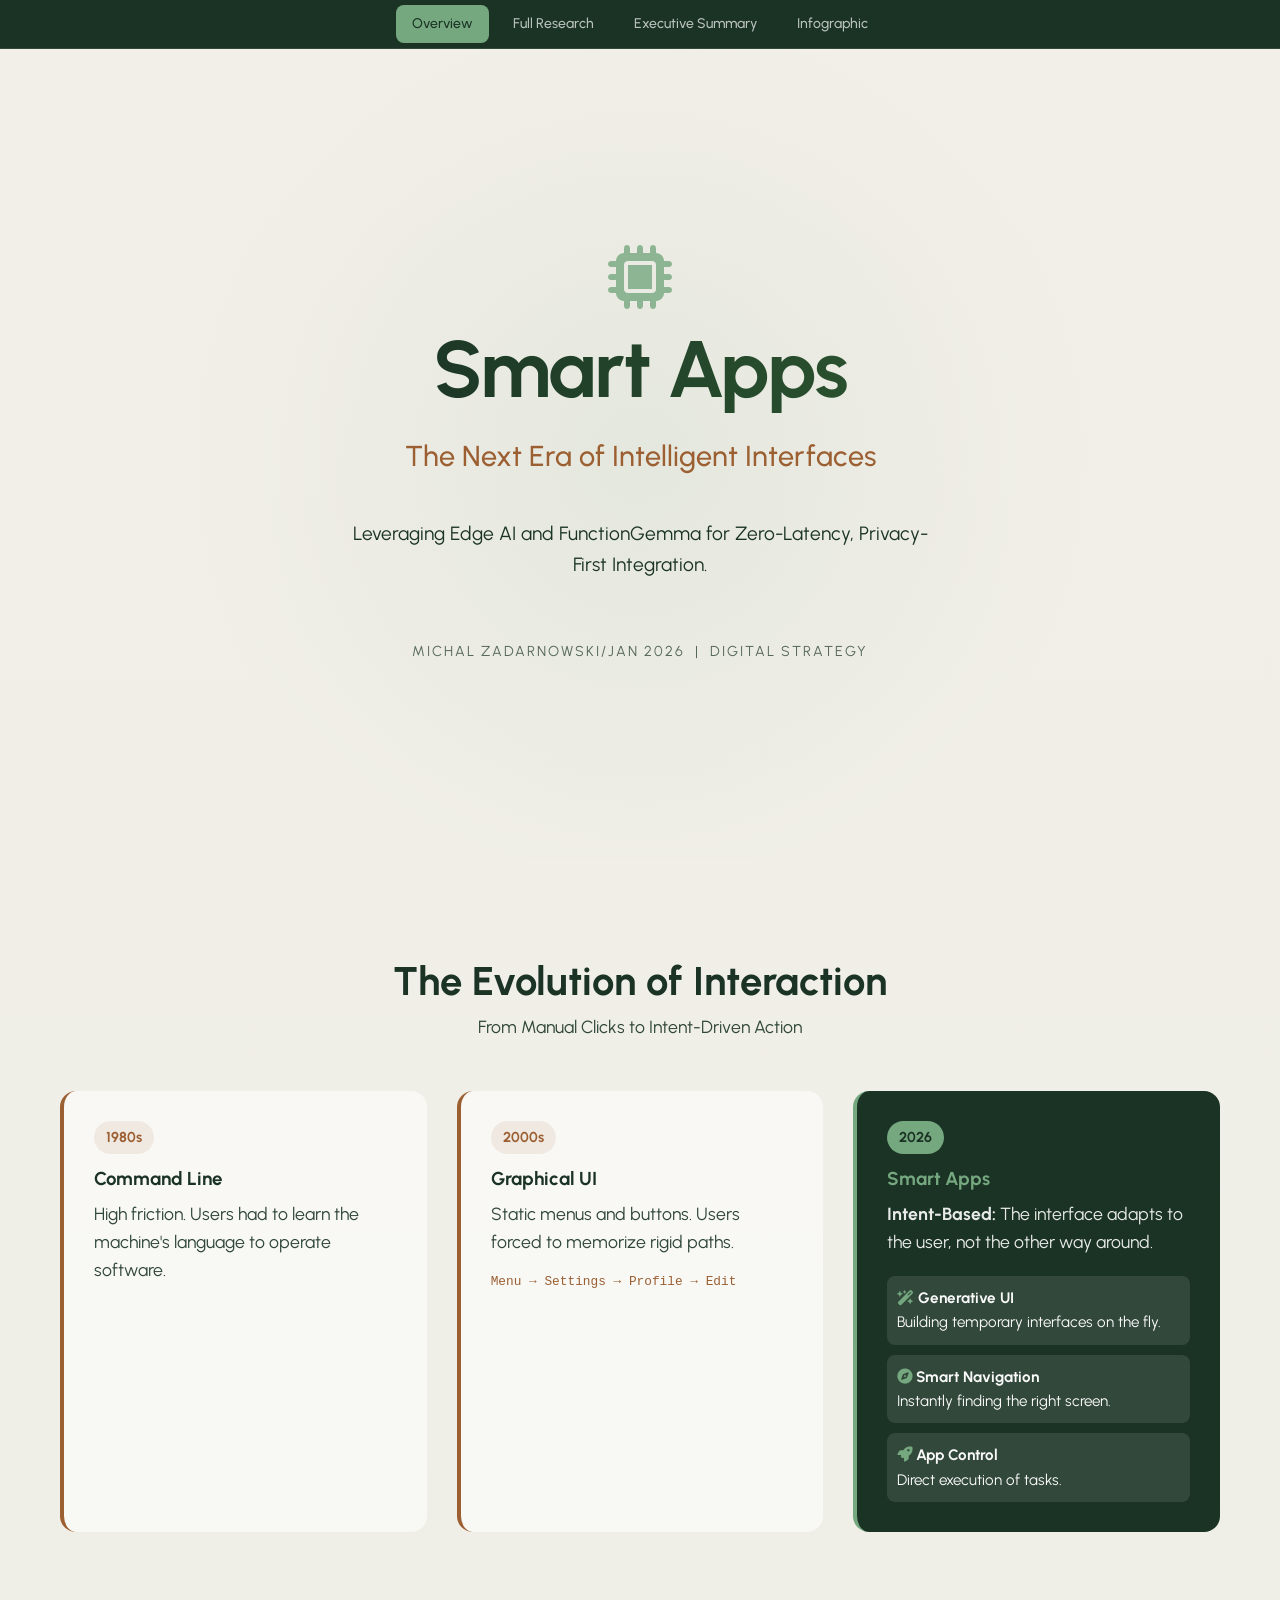
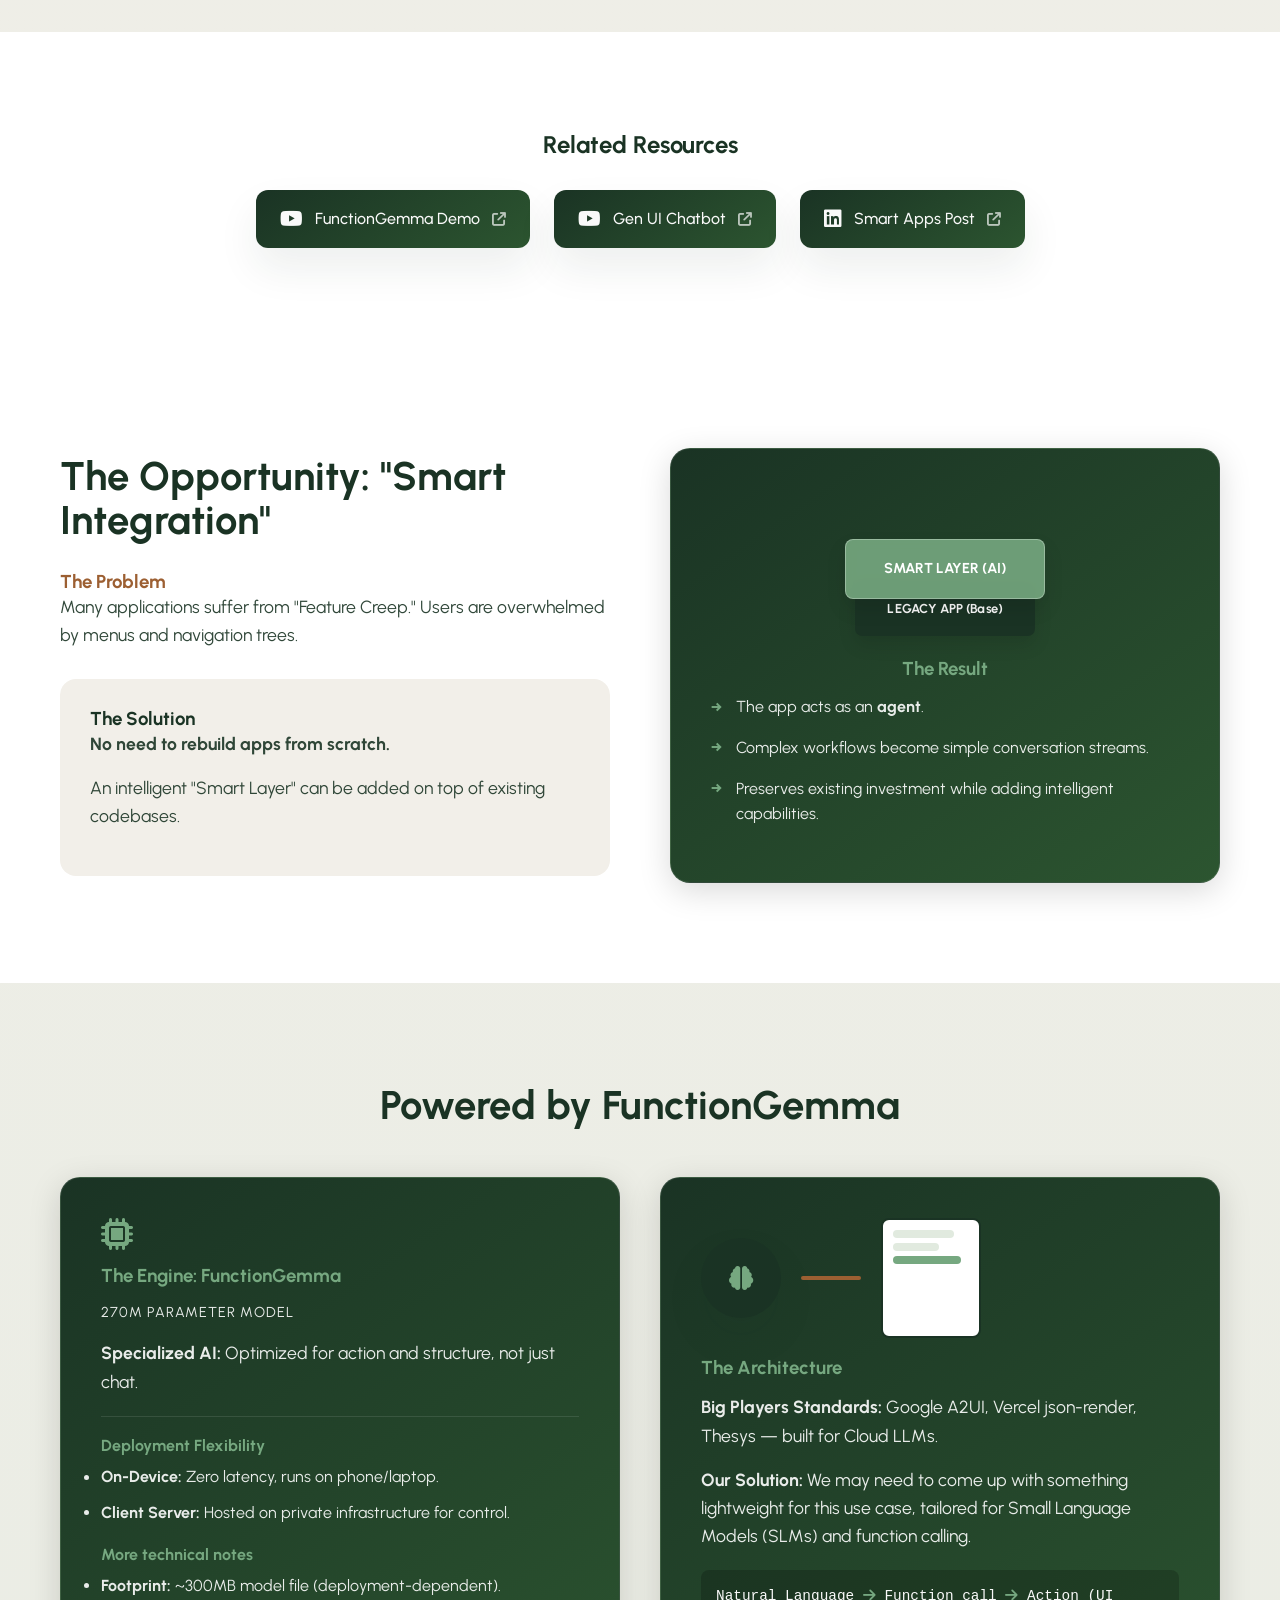
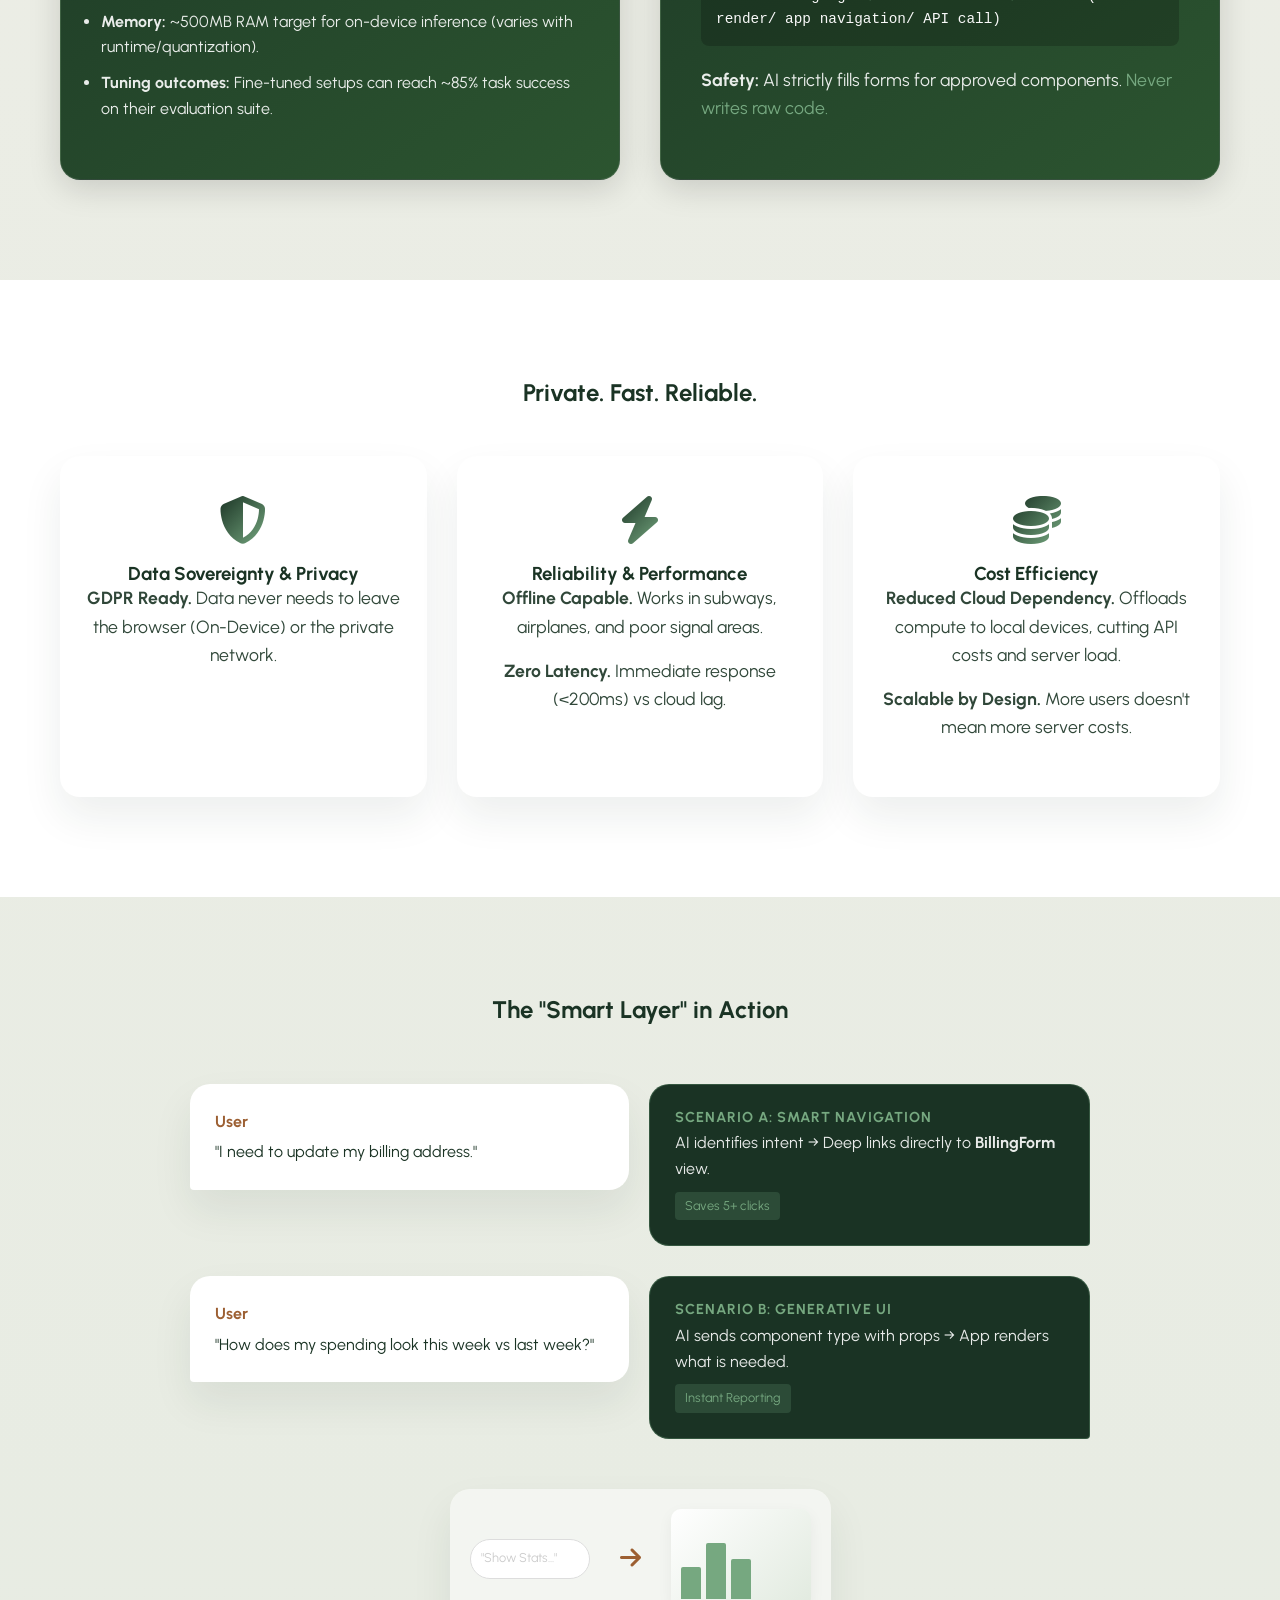
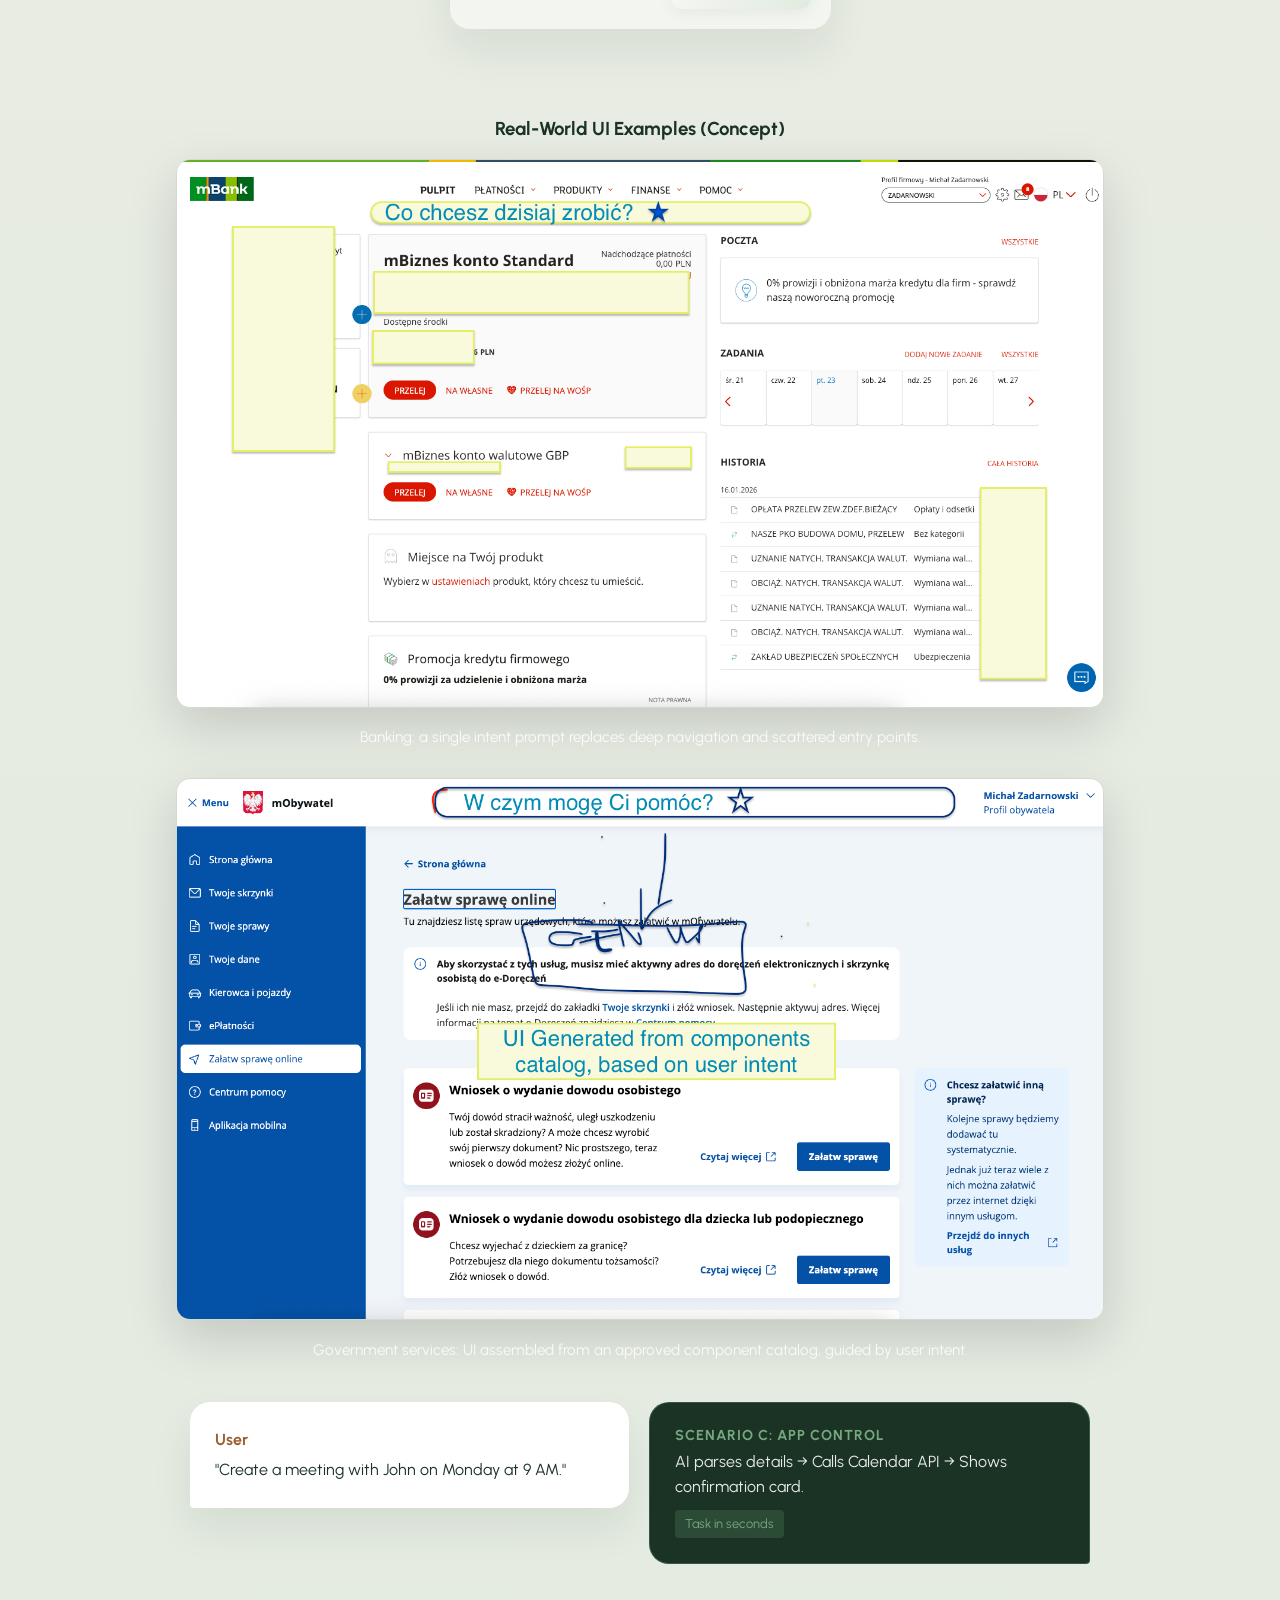
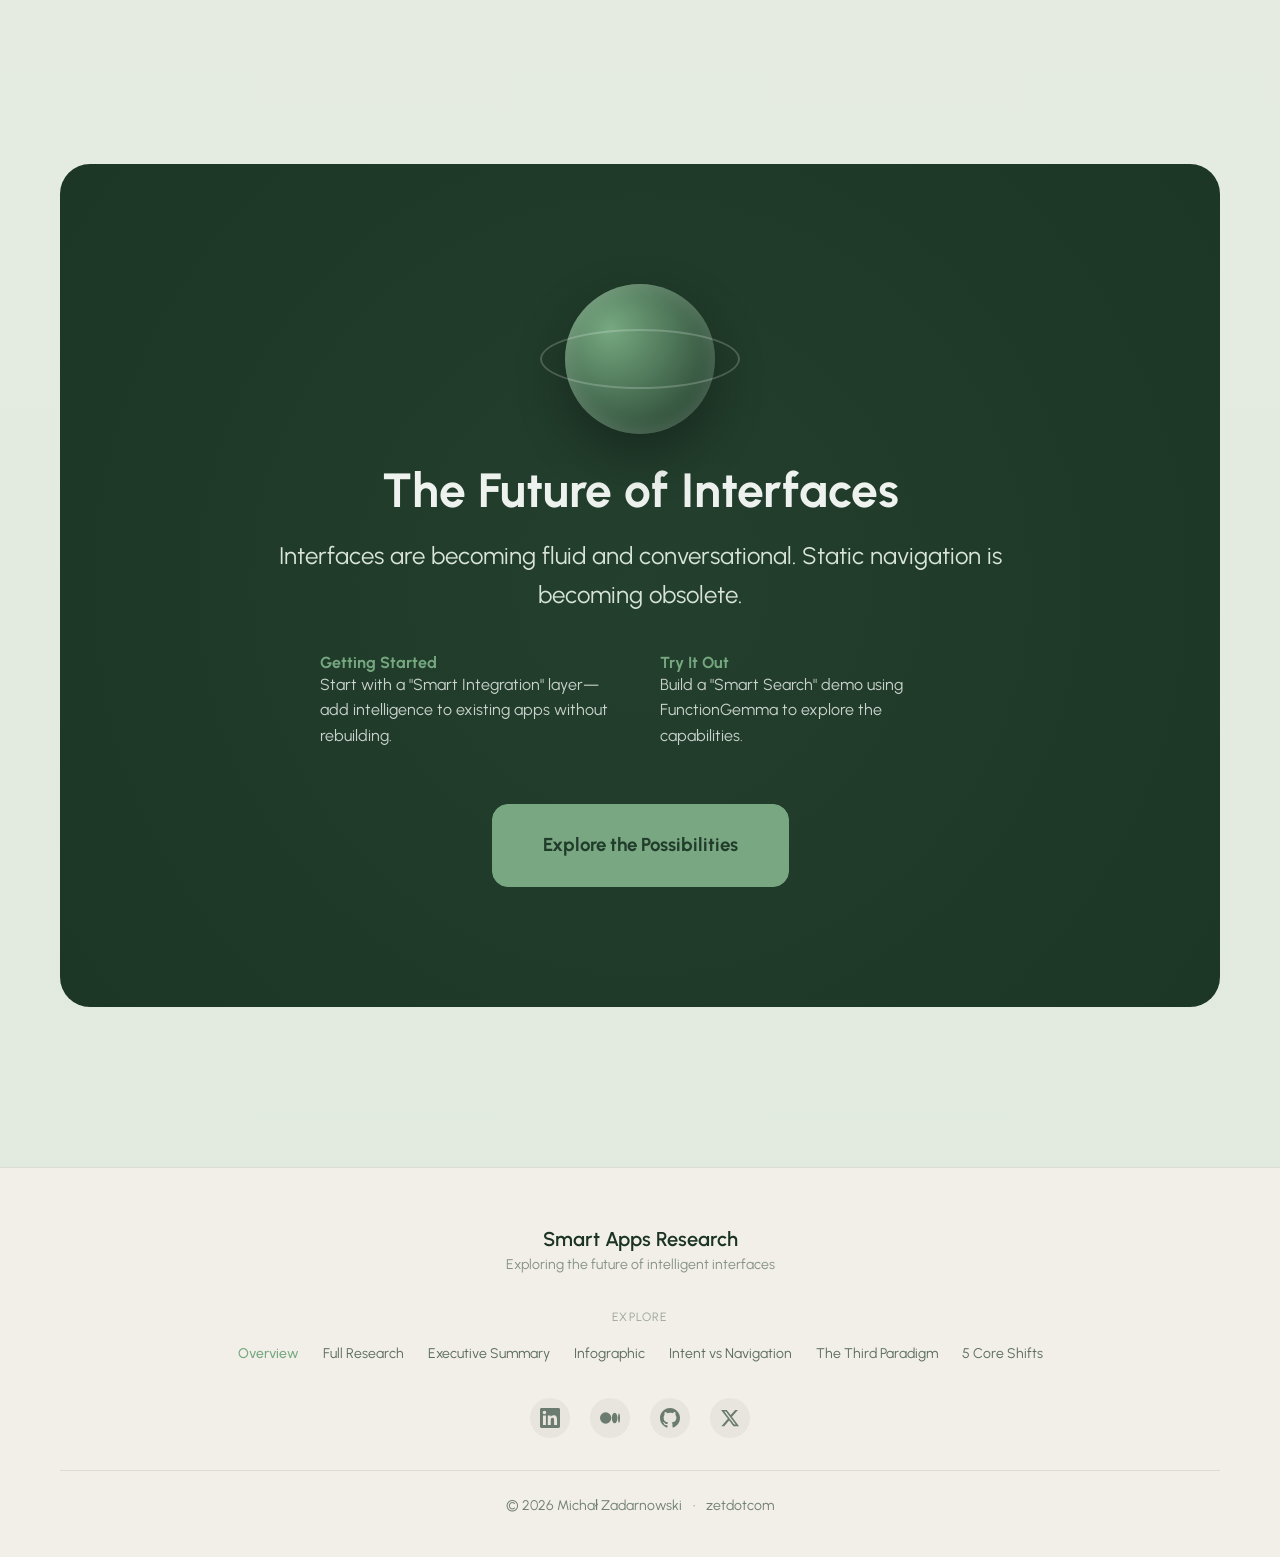
==== index.html @ 7b5da277 "add footer and rename to index" ====
<!doctype html>
<html lang="en">
    <head>
        <meta charset="UTF-8" />
        <meta name="viewport" content="width=device-width, initial-scale=1.0" />
        <title>Smart Apps: The Next Era of Intelligent Interfaces</title>
        <link rel="preconnect" href="https://fonts.googleapis.com" />
        <link rel="preconnect" href="https://fonts.gstatic.com" crossorigin />
        <link
            href="https://fonts.googleapis.com/css2?family=Urbanist:wght@400;500;600;700;800&display=swap"
            rel="stylesheet"
        />
        <link
            rel="stylesheet"
            href="https://cdnjs.cloudflare.com/ajax/libs/font-awesome/6.5.1/css/all.min.css"
        />
        <style>
            /* --- RESET & BASE --- */
            * {
                box-sizing: border-box;
                margin: 0;
                padding: 0;
            }

            :root {
                --color-deep-moss: #1a3324;
                --color-forest-green: #2c5530;
                --color-burnished-copper: #9c5f32;
                --color-crisp-sage: #76a880;
                --color-warm-cream: #f2efe9;
                --color-pale-sage: #e1eadf;
                --color-text-main: #1a3324;
                --color-text-light: #f9f9f9;
                --shadow-soft: 0 20px 40px rgba(26, 51, 36, 0.08);
                --shadow-glass: 0 8px 32px 0 rgba(0, 0, 0, 0.15);
            }

            body {
                font-family: "Urbanist", sans-serif;
                background: linear-gradient(
                    to bottom,
                    var(--color-warm-cream),
                    var(--color-pale-sage)
                );
                color: var(--color-text-main);
                line-height: 1.6;
                overflow-x: hidden;
            }

            h1,
            h2,
            h3,
            h4 {
                color: var(--color-deep-moss);
                line-height: 1.1;
            }

            p {
                margin-bottom: 1rem;
                font-size: 1.1rem;
                color: rgba(26, 51, 36, 0.9);
            }

            .container {
                max-width: 1200px;
                margin: 0 auto;
                padding: 0 20px;
            }

            section {
                padding: 100px 0;
                position: relative;
            }

            /* --- UTILITIES --- */
            .text-light {
                color: var(--color-text-light) !important;
            }
            .text-sage {
                color: var(--color-crisp-sage) !important;
            }
            .text-copper {
                color: var(--color-burnished-copper) !important;
            }
            .bg-moss {
                background-color: var(--color-deep-moss);
            }

            .glass-card {
                background: linear-gradient(
                    145deg,
                    var(--color-deep-moss),
                    var(--color-forest-green)
                );
                backdrop-filter: blur(10px);
                border-radius: 20px;
                border: 1px solid rgba(255, 255, 255, 0.1);
                padding: 40px;
                color: var(--color-text-light);
                box-shadow: var(--shadow-glass);
                height: 100%;
            }

            .glass-card h3 {
                color: var(--color-crisp-sage);
                margin-bottom: 15px;
            }
            .glass-card p {
                color: rgba(255, 255, 255, 0.9);
            }
            .glass-card li {
                color: rgba(255, 255, 255, 0.9);
                margin-bottom: 10px;
            }

            .accent-icon {
                font-size: 2rem;
                margin-bottom: 1rem;
                display: inline-block;
                color: var(--color-crisp-sage);
            }

            /* --- VISUAL PLACEHOLDERS (CSS Graphics) --- */
            .visual-box {
                width: 100%;
                height: 300px;
                background: rgba(255, 255, 255, 0.5);
                border-radius: 20px;
                display: flex;
                align-items: center;
                justify-content: center;
                position: relative;
                overflow: hidden;
                box-shadow: var(--shadow-soft);
            }

            /* Layers Graphic */
            .layers-graphic {
                position: relative;
                width: 200px;
                height: 150px;
            }
            .layer {
                width: 100%;
                height: 60px;
                border-radius: 8px;
                position: absolute;
                display: flex;
                align-items: center;
                justify-content: center;
                font-weight: bold;
                font-size: 0.9rem;
                box-shadow: 0 10px 20px rgba(0, 0, 0, 0.1);
            }
            .layer-base {
                background: var(--color-deep-moss);
                color: var(--color-text-light);
                bottom: 0;
                transform: scale(0.9);
                z-index: 1;
            }
            .layer-smart {
                background: rgba(118, 168, 128, 0.9);
                color: white;
                bottom: 40px;
                backdrop-filter: blur(5px);
                z-index: 2;
                border: 1px solid rgba(255, 255, 255, 0.3);
                animation: float 4s ease-in-out infinite;
            }
            @keyframes float {
                0%,
                100% {
                    transform: translateY(0);
                }
                50% {
                    transform: translateY(-10px);
                }
            }

            /* Schematic Graphic */
            .schematic-graphic {
                display: flex;
                align-items: center;
                gap: 20px;
            }
            .node {
                width: 80px;
                height: 80px;
                border-radius: 50%;
                background: var(--color-deep-moss);
                display: flex;
                align-items: center;
                justify-content: center;
                color: var(--color-crisp-sage);
                font-size: 1.5rem;
                box-shadow: var(--shadow-soft);
            }
            .connector {
                height: 4px;
                width: 60px;
                background: var(--color-burnished-copper);
                border-radius: 2px;
            }
            .output-ui {
                width: 100px;
                height: 120px;
                background: white;
                border: 2px solid var(--color-deep-moss);
                border-radius: 8px;
                padding: 10px;
                display: flex;
                flex-direction: column;
                gap: 5px;
            }
            .ui-line {
                height: 8px;
                background: var(--color-pale-sage);
                border-radius: 4px;
            }

            /* Shield Graphic */
            .shield-graphic {
                font-size: 8rem;
                background: linear-gradient(
                    135deg,
                    var(--color-deep-moss),
                    var(--color-crisp-sage)
                );
                -webkit-background-clip: text;
                -webkit-text-fill-color: transparent;
                filter: drop-shadow(0 10px 10px rgba(0, 0, 0, 0.1));
            }

            /* Transformation Graphic */
            .transform-container {
                display: flex;
                align-items: center;
                gap: 30px;
            }
            .input-bar {
                width: 120px;
                height: 40px;
                background: white;
                border-radius: 20px;
                border: 1px solid #ddd;
                display: flex;
                align-items: center;
                padding-left: 10px;
                color: #ccc;
                font-size: 0.8rem;
            }
            .transform-arrow {
                color: var(--color-burnished-copper);
                font-size: 1.5rem;
            }
            .widget-mock {
                width: 140px;
                height: 100px;
                background: linear-gradient(
                    135deg,
                    #fff,
                    var(--color-pale-sage)
                );
                border-radius: 10px;
                box-shadow: 0 5px 15px rgba(0, 0, 0, 0.05);
                padding: 10px;
                display: flex;
                align-items: flex-end;
                gap: 5px;
            }
            .bar {
                background: var(--color-crisp-sage);
                border-radius: 2px 2px 0 0;
                width: 20px;
            }

            /* Sphere Graphic */
            .sphere-graphic {
                width: 150px;
                height: 150px;
                border-radius: 50%;
                background: radial-gradient(
                    circle at 30% 30%,
                    var(--color-crisp-sage),
                    var(--color-deep-moss)
                );
                box-shadow:
                    0 20px 50px rgba(0, 0, 0, 0.3),
                    inset 0 0 20px rgba(255, 255, 255, 0.2);
                position: relative;
            }
            .sphere-ring {
                position: absolute;
                top: 50%;
                left: 50%;
                transform: translate(-50%, -50%);
                width: 200px;
                height: 60px;
                border: 2px solid rgba(255, 255, 255, 0.2);
                border-radius: 50%;
            }

            /* --- HERO SECTION --- */
            .hero {
                min-height: 90vh;
                display: flex;
                align-items: center;
                justify-content: center;
                text-align: center;
                background: radial-gradient(
                    circle at 50% 50%,
                    rgba(118, 168, 128, 0.1) 0%,
                    transparent 60%
                );
            }

            .hero h1 {
                font-size: 5rem;
                margin-bottom: 20px;
                letter-spacing: -2px;
                background: linear-gradient(
                    to right,
                    var(--color-deep-moss),
                    var(--color-forest-green)
                );
                -webkit-background-clip: text;
                -webkit-text-fill-color: transparent;
            }

            .hero .subtitle {
                font-size: 1.8rem;
                color: var(--color-burnished-copper);
                font-weight: 500;
                max-width: 800px;
                margin: 0 auto 40px;
            }

            .hero-footer {
                margin-top: 60px;
                font-size: 0.9rem;
                text-transform: uppercase;
                letter-spacing: 2px;
                color: var(--color-deep-moss);
                opacity: 0.7;
            }

            /* --- EVOLUTION TIMELINE --- */
            .evolution-grid {
                display: grid;
                grid-template-columns: repeat(auto-fit, minmax(300px, 1fr));
                gap: 30px;
                margin-top: 50px;
            }

            .timeline-card {
                background: rgba(255, 255, 255, 0.6);
                border-radius: 16px;
                padding: 30px;
                border-left: 4px solid var(--color-burnished-copper);
                transition: transform 0.3s ease;
            }

            .timeline-card.future {
                background: var(--color-deep-moss);
                color: var(--color-text-light);
                border-left: 4px solid var(--color-crisp-sage);
                grid-column: span 1; /* Reset on mobile, check media query */
            }

            .timeline-card.future h3 {
                color: var(--color-crisp-sage);
            }
            .timeline-card.future p {
                color: rgba(255, 255, 255, 0.9);
            }
            .timeline-card.future .mode-item {
                background: rgba(255, 255, 255, 0.1);
                padding: 10px;
                border-radius: 8px;
                margin-top: 10px;
                font-size: 0.95rem;
            }

            .year-badge {
                display: inline-block;
                padding: 5px 12px;
                border-radius: 50px;
                font-weight: 700;
                font-size: 0.9rem;
                margin-bottom: 15px;
            }

            .past .year-badge {
                background: rgba(156, 95, 50, 0.1);
                color: var(--color-burnished-copper);
            }
            .future .year-badge {
                background: var(--color-crisp-sage);
                color: var(--color-deep-moss);
            }

            /* --- OPPORTUNITY --- */
            .opportunity-layout {
                display: grid;
                grid-template-columns: 1fr 1fr;
                gap: 60px;
                align-items: center;
            }

            .opp-list li {
                position: relative;
                padding-left: 25px;
                margin-bottom: 15px;
            }

            .opp-list li::before {
                content: "→";
                position: absolute;
                left: 0;
                color: var(--color-crisp-sage);
                font-weight: bold;
            }

            /* --- TECHNOLOGY --- */
            .tech-grid {
                display: grid;
                grid-template-columns: repeat(auto-fit, minmax(400px, 1fr));
                gap: 40px;
                margin-top: 40px;
            }

            /* --- BUSINESS CASE --- */
            .business-grid {
                display: grid;
                grid-template-columns: repeat(auto-fit, minmax(300px, 1fr));
                gap: 30px;
                margin-top: 50px;
            }

            .stat-card {
                text-align: center;
                padding: 40px 20px;
                background: #fff;
                border-radius: 20px;
                box-shadow: var(--shadow-soft);
            }

            .stat-card i {
                font-size: 3rem;
                margin-bottom: 20px;
                background: linear-gradient(
                    135deg,
                    var(--color-deep-moss),
                    var(--color-crisp-sage)
                );
                -webkit-background-clip: text;
                -webkit-text-fill-color: transparent;
            }

            /* --- USE CASES --- */
            .use-case-container {
                display: flex;
                flex-direction: column;
                gap: 30px;
            }

            .chat-row {
                display: flex;
                gap: 20px;
                align-items: flex-start;
                max-width: 900px;
                margin: 0 auto;
                width: 100%;
            }

            .chat-bubble {
                flex: 1;
                padding: 25px;
                border-radius: 20px;
                position: relative;
            }

            .user-bubble {
                background: #fff;
                border-bottom-left-radius: 4px;
                box-shadow: var(--shadow-soft);
            }

            .ai-bubble {
                background: var(--color-deep-moss);
                color: var(--color-text-light);
                border-bottom-right-radius: 4px;
                border: 1px solid rgba(118, 168, 128, 0.3);
            }

            .ai-bubble h4 {
                color: var(--color-crisp-sage);
                margin-bottom: 5px;
                font-size: 0.9rem;
                text-transform: uppercase;
                letter-spacing: 1px;
            }
            .ai-bubble p {
                color: rgba(255, 255, 255, 0.9);
                font-size: 1rem;
                margin: 0;
            }
            .benefit-tag {
                display: inline-block;
                margin-top: 10px;
                font-size: 0.8rem;
                background: rgba(118, 168, 128, 0.2);
                color: var(--color-crisp-sage);
                padding: 4px 10px;
                border-radius: 4px;
            }

            /* --- CONCLUSION --- */
            .conclusion-banner {
                background: var(--color-deep-moss);
                color: var(--color-text-light);
                text-align: center;
                padding: 120px 20px;
                border-radius: 30px;
                margin-bottom: 60px;
                position: relative;
                overflow: hidden;
            }

            .conclusion-banner::before {
                content: "";
                position: absolute;
                top: -50%;
                left: -50%;
                width: 200%;
                height: 200%;
                background: radial-gradient(
                    circle,
                    rgba(118, 168, 128, 0.1) 0%,
                    transparent 70%
                );
                pointer-events: none;
            }

            .cta-box {
                background: #79a782;
                display: inline-block;
                text: smoke-white;
                padding: 30px 50px;
                border-radius: 16px;
                margin-top: 40px;
                border: 1px solid var(--color-crisp-sage);
            }

            /* RESPONSIVE */
            @media (max-width: 768px) {
                .hero h1 {
                    font-size: 3rem;
                }
                .opportunity-layout {
                    grid-template-columns: 1fr;
                }
                .timeline-card.future {
                    grid-column: auto;
                }
                .chat-row {
                    flex-direction: column;
                }
                .tech-grid {
                    grid-template-columns: 1fr;
                }
            }
        </style>
    </head>
    <body>
        <!-- Page Navigation -->
        <div
            style="
                width: 100%;
                background: var(--color-deep-moss);
                border-bottom: 1px solid rgba(255, 255, 255, 0.1);
            "
        >
            <div
                style="
                    max-width: 1200px;
                    margin: 0 auto;
                    padding: 0 20px;
                    height: 48px;
                    display: flex;
                    align-items: center;
                    justify-content: center;
                    gap: 8px;
                "
            >
                <a
                    href="smart_apps2.html"
                    style="
                        padding: 8px 16px;
                        font-size: 0.875rem;
                        font-weight: 500;
                        border-radius: 8px;
                        background: var(--color-crisp-sage);
                        color: var(--color-deep-moss);
                        text-decoration: none;
                    "
                >
                    Overview
                </a>
                <a
                    href="final_research.html"
                    style="
                        padding: 8px 16px;
                        font-size: 0.875rem;
                        font-weight: 500;
                        border-radius: 8px;
                        color: rgba(255, 255, 255, 0.7);
                        text-decoration: none;
                        transition: all 0.2s;
                    "
                    onmouseover="this.style.color='#fff'; this.style.background='var(--color-forest-green)'"
                    onmouseout="this.style.color='rgba(255,255,255,0.7)'; this.style.background='transparent'"
                >
                    Full Research
                </a>
                <a
                    href="summary_final_research.html"
                    style="
                        padding: 8px 16px;
                        font-size: 0.875rem;
                        font-weight: 500;
                        border-radius: 8px;
                        color: rgba(255, 255, 255, 0.7);
                        text-decoration: none;
                        transition: all 0.2s;
                    "
                    onmouseover="this.style.color='#fff'; this.style.background='var(--color-forest-green)'"
                    onmouseout="this.style.color='rgba(255,255,255,0.7)'; this.style.background='transparent'"
                >
                    Executive Summary
                </a>
                <a
                    href="infographic.html"
                    style="
                        padding: 8px 16px;
                        font-size: 0.875rem;
                        font-weight: 500;
                        border-radius: 8px;
                        color: rgba(255, 255, 255, 0.7);
                        text-decoration: none;
                        transition: all 0.2s;
                    "
                    onmouseover="this.style.color='#fff'; this.style.background='var(--color-forest-green)'"
                    onmouseout="this.style.color='rgba(255,255,255,0.7)'; this.style.background='transparent'"
                >
                    Infographic
                </a>
            </div>
        </div>

        <!-- HERO SECTION -->
        <section class="hero">
            <div class="container">
                <div class="icon-header">
                    <i
                        class="fa-solid fa-microchip accent-icon"
                        style="font-size: 4rem; opacity: 0.8"
                    ></i>
                </div>
                <h1>Smart Apps</h1>
                <p class="subtitle">The Next Era of Intelligent Interfaces</p>
                <p
                    style="
                        font-size: 1.2rem;
                        max-width: 600px;
                        margin: 0 auto;
                        color: var(--color-deep-moss);
                    "
                >
                    Leveraging Edge AI and FunctionGemma for Zero-Latency,
                    Privacy-First Integration.
                </p>
                <div class="hero-footer">
                    Michal Zadarnowski/Jan 2026 &nbsp;|&nbsp; Digital Strategy
                </div>
            </div>
        </section>

        <!-- EVOLUTION SECTION -->
        <section id="evolution">
            <div class="container">
                <h2
                    style="
                        text-align: center;
                        font-size: 2.5rem;
                        margin-bottom: 10px;
                    "
                >
                    The Evolution of Interaction
                </h2>
                <p style="text-align: center; margin-bottom: 50px">
                    From Manual Clicks to Intent-Driven Action
                </p>

                <div class="evolution-grid">
                    <!-- 1980s -->
                    <div class="timeline-card past">
                        <span class="year-badge">1980s</span>
                        <h3>Command Line</h3>
                        <p style="margin-top: 10px">
                            High friction. Users had to learn the machine's
                            language to operate software.
                        </p>
                    </div>

                    <!-- 2000s -->
                    <div class="timeline-card past">
                        <span class="year-badge">2000s</span>
                        <h3>Graphical UI</h3>
                        <p style="margin-top: 10px">
                            Static menus and buttons. Users forced to memorize
                            rigid paths.
                        </p>
                        <div
                            style="
                                font-family: monospace;
                                font-size: 0.8rem;
                                color: var(--color-burnished-copper);
                                margin-top: 10px;
                            "
                        >
                            Menu &rarr; Settings &rarr; Profile &rarr; Edit
                        </div>
                    </div>

                    <!-- 2026 -->
                    <div class="timeline-card future">
                        <span class="year-badge">2026</span>
                        <h3>Smart Apps</h3>
                        <p style="margin-top: 10px">
                            <strong>Intent-Based:</strong> The interface adapts
                            to the user, not the other way around.
                        </p>

                        <div style="margin-top: 20px">
                            <div class="mode-item">
                                <i
                                    class="fa-solid fa-wand-magic-sparkles text-sage"
                                ></i>
                                <strong>Generative UI</strong><br />
                                Building temporary interfaces on the fly.
                            </div>
                            <div class="mode-item">
                                <i class="fa-solid fa-compass text-sage"></i>
                                <strong>Smart Navigation</strong><br />
                                Instantly finding the right screen.
                            </div>
                            <div class="mode-item">
                                <i class="fa-solid fa-rocket text-sage"></i>
                                <strong>App Control</strong><br />
                                Direct execution of tasks.
                            </div>
                        </div>
                    </div>
                </div>
            </div>
        </section>

        <section id="resources" style="background: white">
            <div class="container">
                <h2 style="text-align: center; margin-bottom: 2rem">
                    Related Resources
                </h2>
                <div
                    style="
                        display: flex;
                        flex-wrap: wrap;
                        gap: 1.5rem;
                        justify-content: center;
                    "
                >
                    <a
                        href="https://www.youtube.com/clip/UgkxWZPhDf-lo4gV7dRnPOxskjDA0dT7FAO4"
                        target="_blank"
                        rel="noopener noreferrer"
                        style="
                            display: inline-flex;
                            align-items: center;
                            gap: 0.75rem;
                            padding: 1rem 1.5rem;
                            background: linear-gradient(
                                145deg,
                                var(--color-deep-moss),
                                var(--color-forest-green)
                            );
                            color: var(--color-text-light);
                            text-decoration: none;
                            border-radius: 12px;
                            font-weight: 500;
                            box-shadow: var(--shadow-soft);
                            transition:
                                transform 0.2s,
                                box-shadow 0.2s;
                        "
                    >
                        <i
                            class="fa-brands fa-youtube"
                            style="font-size: 1.25rem"
                        ></i>
                        FunctionGemma Demo
                        <i
                            class="fa-solid fa-arrow-up-right-from-square"
                            style="font-size: 0.875rem; opacity: 0.7"
                        ></i>
                    </a>
                    <a
                        href="https://youtube.com/clip/UgkxN6XBJYLM5HD9SfC6kcXT4vcPh4y99eJ7?si=0-46f0bwLKpSvLZk"
                        target="_blank"
                        rel="noopener noreferrer"
                        style="
                            display: inline-flex;
                            align-items: center;
                            gap: 0.75rem;
                            padding: 1rem 1.5rem;
                            background: linear-gradient(
                                145deg,
                                var(--color-deep-moss),
                                var(--color-forest-green)
                            );
                            color: var(--color-text-light);
                            text-decoration: none;
                            border-radius: 12px;
                            font-weight: 500;
                            box-shadow: var(--shadow-soft);
                            transition:
                                transform 0.2s,
                                box-shadow 0.2s;
                        "
                    >
                        <i
                            class="fa-brands fa-youtube"
                            style="font-size: 1.25rem"
                        ></i>
                        Gen UI Chatbot
                        <i
                            class="fa-solid fa-arrow-up-right-from-square"
                            style="font-size: 0.875rem; opacity: 0.7"
                        ></i>
                    </a>
                    <a
                        href="https://www.linkedin.com/posts/michal-zadarnowski_functiongemma-edgeai-frontendarchitecture-activity-7409556691790430208-ruor"
                        target="_blank"
                        rel="noopener noreferrer"
                        style="
                            display: inline-flex;
                            align-items: center;
                            gap: 0.75rem;
                            padding: 1rem 1.5rem;
                            background: linear-gradient(
                                145deg,
                                var(--color-deep-moss),
                                var(--color-forest-green)
                            );
                            color: var(--color-text-light);
                            text-decoration: none;
                            border-radius: 12px;
                            font-weight: 500;
                            box-shadow: var(--shadow-soft);
                            transition:
                                transform 0.2s,
                                box-shadow 0.2s;
                        "
                    >
                        <i
                            class="fa-brands fa-linkedin"
                            style="font-size: 1.25rem"
                        ></i>
                        Smart Apps Post
                        <i
                            class="fa-solid fa-arrow-up-right-from-square"
                            style="font-size: 0.875rem; opacity: 0.7"
                        ></i>
                    </a>
                </div>
            </div>
        </section>

        <!-- OPPORTUNITY SECTION -->
        <section id="opportunity" style="background: white">
            <div class="container">
                <div class="opportunity-layout">
                    <div>
                        <h2 style="font-size: 2.5rem; margin-bottom: 30px">
                            The Opportunity: "Smart Integration"
                        </h2>

                        <div style="margin-bottom: 30px">
                            <h3 class="text-copper">The Problem</h3>
                            <p>
                                Many applications suffer from "Feature Creep."
                                Users are overwhelmed by menus and navigation
                                trees.
                            </p>
                        </div>

                        <div
                            style="
                                background: var(--color-warm-cream);
                                padding: 30px;
                                border-radius: 16px;
                            "
                        >
                            <h3 style="color: var(--color-deep-moss)">
                                The Solution
                            </h3>
                            <p>
                                <strong
                                    >No need to rebuild apps from
                                    scratch.</strong
                                >
                            </p>
                            <p>
                                An intelligent "Smart Layer" can be added on top
                                of existing codebases.
                            </p>
                        </div>
                    </div>

                    <!-- Visual Replacement for Layers Image -->
                    <div
                        class="glass-card"
                        style="
                            min-height: auto;
                            display: flex;
                            flex-direction: column;
                            align-items: center;
                        "
                    >
                        <div class="layers-graphic" style="margin-bottom: 20px">
                            <div class="layer layer-base">
                                LEGACY APP (Base)
                            </div>
                            <div class="layer layer-smart">
                                SMART LAYER (AI)
                            </div>
                        </div>
                        <h3>The Result</h3>
                        <ul class="opp-list" style="list-style: none">
                            <li>The app acts as an <strong>agent</strong>.</li>
                            <li>
                                Complex workflows become simple conversation
                                streams.
                            </li>
                            <li>
                                Preserves existing investment while adding
                                intelligent capabilities.
                            </li>
                        </ul>
                    </div>
                </div>
            </div>
        </section>

        <!-- TECHNOLOGY SECTION -->
        <section id="technology">
            <div class="container">
                <h2
                    style="
                        text-align: center;
                        font-size: 2.5rem;
                        margin-bottom: 50px;
                    "
                >
                    Powered by FunctionGemma
                </h2>

                <div class="tech-grid">
                    <!-- Engine -->
                    <div class="glass-card">
                        <i class="fa-solid fa-microchip accent-icon"></i>
                        <h3>The Engine: FunctionGemma</h3>
                        <p
                            style="
                                font-size: 0.9rem;
                                text-transform: uppercase;
                                letter-spacing: 1px;
                                margin-bottom: 15px;
                            "
                        >
                            270M Parameter Model
                        </p>
                        <p>
                            <strong>Specialized AI:</strong> Optimized for
                            action and structure, not just chat.
                        </p>
                        <hr
                            style="
                                border: 0;
                                border-top: 1px solid rgba(255, 255, 255, 0.1);
                                margin: 20px 0;
                            "
                        />
                        <h4
                            style="
                                color: var(--color-crisp-sage);
                                margin-bottom: 10px;
                            "
                        >
                            Deployment Flexibility
                        </h4>
                        <ul>
                            <li>
                                <strong>On-Device:</strong> Zero latency, runs
                                on phone/laptop.
                            </li>
                            <li>
                                <strong>Client Server:</strong> Hosted on
                                private infrastructure for control.
                            </li>
                        </ul>

                        <h4
                            style="
                                color: var(--color-crisp-sage);
                                margin: 20px 0 10px;
                            "
                        >
                            More technical notes
                        </h4>
                        <ul>
                            <li>
                                <strong>Footprint:</strong> ~300MB model file
                                (deployment-dependent).
                            </li>
                            <li>
                                <strong>Memory:</strong> ~500MB RAM target for
                                on-device inference (varies with
                                runtime/quantization).
                            </li>
                            <li>
                                <strong>Tuning outcomes:</strong> Fine-tuned
                                setups can reach ~85% task success on their
                                evaluation suite.
                            </li>
                        </ul>
                    </div>

                    <!-- Protocol -->
                    <div class="glass-card">
                        <div
                            class="schematic-graphic"
                            style="margin-bottom: 20px"
                        >
                            <div class="node">
                                <i class="fa-solid fa-brain"></i>
                            </div>
                            <div class="connector"></div>
                            <div class="output-ui">
                                <div class="ui-line" style="width: 80%"></div>
                                <div class="ui-line" style="width: 60%"></div>
                                <div
                                    class="ui-line"
                                    style="
                                        width: 90%;
                                        background: var(--color-crisp-sage);
                                    "
                                ></div>
                            </div>
                        </div>
                        <h3>The Architecture</h3>
                        <p>
                            <strong>Big Players Standards:</strong> Google A2UI,
                            Vercel json-render, Thesys — built for Cloud LLMs.
                        </p>
                        <p>
                            <strong>Our Solution:</strong> We may need to come
                            up with something lightweight for this use case,
                            tailored for Small Language Models (SLMs) and
                            function calling.
                        </p>
                        <div
                            style="
                                background: rgba(0, 0, 0, 0.2);
                                padding: 15px;
                                border-radius: 8px;
                                margin: 20px 0;
                                font-family: monospace;
                                font-size: 0.9rem;
                            "
                        >
                            Natural Language
                            <i class="fa-solid fa-arrow-right text-sage"></i>
                            Function call
                            <i class="fa-solid fa-arrow-right text-sage"></i>
                            Action (UI render/ app navigation/ API call)
                        </div>
                        <p>
                            <strong>Safety:</strong> AI strictly fills forms for
                            approved components.
                            <span style="color: var(--color-crisp-sage)"
                                >Never writes raw code.</span
                            >
                        </p>
                    </div>
                </div>
            </div>
        </section>

        <!-- BUSINESS CASE -->
        <section id="business" style="background: #fff">
            <div class="container">
                <h2 style="text-align: center; margin-bottom: 50px">
                    Private. Fast. Reliable.
                </h2>

                <div class="business-grid">
                    <div class="stat-card">
                        <i
                            class="fa-solid fa-shield-halved"
                            style="
                                font-size: 3rem;
                                color: var(--color-deep-moss);
                                margin-bottom: 20px;
                            "
                        ></i>
                        <h3>Data Sovereignty & Privacy</h3>
                        <p>
                            <strong>GDPR Ready.</strong> Data never needs to
                            leave the browser (On-Device) or the private
                            network.
                        </p>
                    </div>

                    <div class="stat-card">
                        <i
                            class="fa-solid fa-bolt"
                            style="
                                font-size: 3rem;
                                color: var(--color-deep-moss);
                                margin-bottom: 20px;
                            "
                        ></i>
                        <h3>Reliability & Performance</h3>
                        <p>
                            <strong>Offline Capable.</strong> Works in subways,
                            airplanes, and poor signal areas.
                        </p>
                        <p>
                            <strong>Zero Latency.</strong> Immediate response
                            (<200ms) vs cloud lag.
                        </p>
                    </div>

                    <div class="stat-card">
                        <i
                            class="fa-solid fa-coins"
                            style="
                                font-size: 3rem;
                                color: var(--color-deep-moss);
                                margin-bottom: 20px;
                            "
                        ></i>
                        <h3>Cost Efficiency</h3>
                        <p>
                            <strong>Reduced Cloud Dependency.</strong> Offloads
                            compute to local devices, cutting API costs and
                            server load.
                        </p>
                        <p>
                            <strong>Scalable by Design.</strong> More users
                            doesn't mean more server costs.
                        </p>
                    </div>
                </div>
            </div>
        </section>

        <!-- USE CASES -->
        <section id="use-cases">
            <div class="container">
                <h2 style="text-align: center; margin-bottom: 60px">
                    The "Smart Layer" in Action
                </h2>

                <div class="use-case-container">
                    <!-- Scenario A -->
                    <div class="chat-row">
                        <div class="chat-bubble user-bubble">
                            <div
                                style="
                                    font-weight: bold;
                                    margin-bottom: 5px;
                                    color: var(--color-burnished-copper);
                                "
                            >
                                User
                            </div>
                            "I need to update my billing address."
                        </div>
                        <div class="chat-bubble ai-bubble">
                            <h4>Scenario A: Smart Navigation</h4>
                            <p>
                                AI identifies intent &rarr; Deep links directly
                                to <strong>BillingForm</strong> view.
                            </p>
                            <span class="benefit-tag">Saves 5+ clicks</span>
                        </div>
                    </div>

                    <!-- Scenario B -->
                    <div class="chat-row">
                        <div class="chat-bubble user-bubble">
                            <div
                                style="
                                    font-weight: bold;
                                    margin-bottom: 5px;
                                    color: var(--color-burnished-copper);
                                "
                            >
                                User
                            </div>
                            "How does my spending look this week vs last week?"
                        </div>
                        <div class="chat-bubble ai-bubble">
                            <h4>Scenario B: Generative UI</h4>
                            <p>
                                AI sends component type with props &rarr; App
                                renders what is needed.
                            </p>
                            <span class="benefit-tag">Instant Reporting</span>
                        </div>
                    </div>

                    <!-- Visualizing the Transformation -->
                    <div
                        style="
                            display: flex;
                            justify-content: center;
                            margin: 20px 0;
                        "
                    >
                        <div
                            class="visual-box"
                            style="width: auto; padding: 20px; height: auto"
                        >
                            <div class="transform-container">
                                <div class="input-bar">"Show Stats..."</div>
                                <div class="transform-arrow">
                                    <i class="fa-solid fa-arrow-right"></i>
                                </div>
                                <div class="widget-mock">
                                    <div class="bar" style="height: 40%"></div>
                                    <div class="bar" style="height: 70%"></div>
                                    <div class="bar" style="height: 50%"></div>
                                </div>
                            </div>
                        </div>
                    </div>

                    <!-- Real-world UI Examples -->
                    <div
                        style="
                            display: flex;
                            justify-content: center;
                            margin: 40px 0 10px;
                        "
                    >
                        <div style="width: 80%; max-width: 1300px">
                            <h3 style="text-align: center; margin-bottom: 20px">
                                Real-World UI Examples (Concept)
                            </h3>

                            <figure style="margin: 0 0 28px 0">
                                <img
                                    src="./bank_usecae.png"
                                    alt="Bank app dashboard with a Smart Layer prompt and highlighted areas"
                                    style="
                                        width: 100%;
                                        height: auto;
                                        border-radius: 14px;
                                        border: 1px solid rgba(0, 0, 0, 0.08);
                                        box-shadow: 0 18px 50px
                                            rgba(0, 0, 0, 0.15);
                                    "
                                />
                                <figcaption
                                    style="
                                        text-align: center;
                                        margin-top: 10px;
                                        color: rgba(255, 255, 255, 0.85);
                                        font-size: 0.95rem;
                                    "
                                >
                                    Banking: a single intent prompt replaces
                                    deep navigation and scattered entry points.
                                </figcaption>
                            </figure>

                            <figure style="margin: 0">
                                <img
                                    src="./gov_usecase.png"
                                    alt="Government portal screen with an intent prompt and generated UI components callout"
                                    style="
                                        width: 100%;
                                        height: auto;
                                        border-radius: 14px;
                                        border: 1px solid rgba(0, 0, 0, 0.08);
                                        box-shadow: 0 18px 50px
                                            rgba(0, 0, 0, 0.15);
                                    "
                                />
                                <figcaption
                                    style="
                                        text-align: center;
                                        margin-top: 10px;
                                        color: rgba(255, 255, 255, 0.85);
                                        font-size: 0.95rem;
                                    "
                                >
                                    Government services: UI assembled from an
                                    approved component catalog, guided by user
                                    intent.
                                </figcaption>
                            </figure>
                        </div>
                    </div>

                    <!-- Scenario C -->
                    <div class="chat-row">
                        <div class="chat-bubble user-bubble">
                            <div
                                style="
                                    font-weight: bold;
                                    margin-bottom: 5px;
                                    color: var(--color-burnished-copper);
                                "
                            >
                                User
                            </div>
                            "Create a meeting with John on Monday at 9 AM."
                        </div>
                        <div class="chat-bubble ai-bubble">
                            <h4>Scenario C: App Control</h4>
                            <p>
                                AI parses details &rarr; Calls Calendar API
                                &rarr; Shows confirmation card.
                            </p>
                            <span class="benefit-tag">Task in seconds</span>
                        </div>
                    </div>
                </div>
            </div>
        </section>

        <!-- CONCLUSION -->
        <section id="conclusion">
            <div class="container">
                <div class="conclusion-banner">
                    <div
                        style="
                            display: flex;
                            justify-content: center;
                            margin-bottom: 30px;
                        "
                    >
                        <div class="sphere-graphic">
                            <div class="sphere-ring"></div>
                        </div>
                    </div>
                    <h2 style="color: var(--color-text-light); font-size: 3rem">
                        The Future of Interfaces
                    </h2>
                    <p
                        style="
                            color: var(--color-pale-sage);
                            font-size: 1.5rem;
                            max-width: 800px;
                            margin: 20px auto;
                        "
                    >
                        Interfaces are becoming fluid and conversational. Static
                        navigation is becoming obsolete.
                    </p>

                    <div
                        style="
                            display: flex;
                            justify-content: center;
                            gap: 40px;
                            margin-top: 40px;
                            flex-wrap: wrap;
                        "
                    >
                        <div style="text-align: left; max-width: 300px">
                            <h4 style="color: var(--color-crisp-sage)">
                                Getting Started
                            </h4>
                            <p
                                style="
                                    font-size: 1rem;
                                    color: rgba(255, 255, 255, 0.8);
                                "
                            >
                                Start with a "Smart Integration" layer—add
                                intelligence to existing apps without
                                rebuilding.
                            </p>
                        </div>
                        <div style="text-align: left; max-width: 300px">
                            <h4 style="color: var(--color-crisp-sage)">
                                Try It Out
                            </h4>
                            <p
                                style="
                                    font-size: 1rem;
                                    color: rgba(255, 255, 255, 0.8);
                                "
                            >
                                Build a "Smart Search" demo using FunctionGemma
                                to explore the capabilities.
                            </p>
                        </div>
                    </div>

                    <div class="cta-box">
                        <h3 style="margin-bottom: 0">
                            Explore the Possibilities
                        </h3>
                    </div>
                </div>
            </div>
        </section>

        <!-- Footer -->
        <footer
            style="
                background: var(--color-warm-cream);
                border-top: 1px solid rgba(26, 51, 36, 0.1);
                padding: 60px 0 40px;
            "
        >
            <div class="container">
                <!-- Project Title -->
                <div style="text-align: center; margin-bottom: 32px">
                    <h3
                        style="
                            font-size: 1.25rem;
                            font-weight: 600;
                            color: var(--color-deep-moss);
                            margin-bottom: 4px;
                        "
                    >
                        Smart Apps Research
                    </h3>
                    <p
                        style="
                            font-size: 0.875rem;
                            color: rgba(26, 51, 36, 0.5);
                            margin: 0;
                        "
                    >
                        Exploring the future of intelligent interfaces
                    </p>
                </div>

                <!-- Navigation -->
                <nav style="margin-bottom: 32px">
                    <p
                        style="
                            font-size: 0.75rem;
                            text-transform: uppercase;
                            letter-spacing: 0.1em;
                            color: rgba(26, 51, 36, 0.4);
                            text-align: center;
                            margin-bottom: 16px;
                        "
                    >
                        Explore
                    </p>
                    <div
                        style="
                            display: flex;
                            flex-wrap: wrap;
                            justify-content: center;
                            gap: 24px;
                        "
                    >
                        <a
                            href="smart_apps2.html"
                            style="
                                font-size: 0.875rem;
                                color: var(--color-crisp-sage);
                                font-weight: 500;
                                text-decoration: none;
                            "
                            >Overview</a
                        >
                        <a
                            href="final_research.html"
                            style="
                                font-size: 0.875rem;
                                color: rgba(26, 51, 36, 0.7);
                                text-decoration: none;
                                transition: color 0.2s;
                            "
                            onmouseover="this.style.color='var(--color-deep-moss)'"
                            onmouseout="this.style.color='rgba(26, 51, 36, 0.7)'"
                            >Full Research</a
                        >
                        <a
                            href="summary_final_research.html"
                            style="
                                font-size: 0.875rem;
                                color: rgba(26, 51, 36, 0.7);
                                text-decoration: none;
                                transition: color 0.2s;
                            "
                            onmouseover="this.style.color='var(--color-deep-moss)'"
                            onmouseout="this.style.color='rgba(26, 51, 36, 0.7)'"
                            >Executive Summary</a
                        >
                        <a
                            href="infographic.html"
                            style="
                                font-size: 0.875rem;
                                color: rgba(26, 51, 36, 0.7);
                                text-decoration: none;
                                transition: color 0.2s;
                            "
                            onmouseover="this.style.color='var(--color-deep-moss)'"
                            onmouseout="this.style.color='rgba(26, 51, 36, 0.7)'"
                            >Infographic</a
                        >
                        <a
                            href="hci_research.html"
                            style="
                                font-size: 0.875rem;
                                color: rgba(26, 51, 36, 0.7);
                                text-decoration: none;
                                transition: color 0.2s;
                            "
                            onmouseover="this.style.color='var(--color-deep-moss)'"
                            onmouseout="this.style.color='rgba(26, 51, 36, 0.7)'"
                            >Intent vs Navigation</a
                        >
                        <a
                            href="hci_research2.html"
                            style="
                                font-size: 0.875rem;
                                color: rgba(26, 51, 36, 0.7);
                                text-decoration: none;
                                transition: color 0.2s;
                            "
                            onmouseover="this.style.color='var(--color-deep-moss)'"
                            onmouseout="this.style.color='rgba(26, 51, 36, 0.7)'"
                            >The Third Paradigm</a
                        >
                        <a
                            href="hci_research3.html"
                            style="
                                font-size: 0.875rem;
                                color: rgba(26, 51, 36, 0.7);
                                text-decoration: none;
                                transition: color 0.2s;
                            "
                            onmouseover="this.style.color='var(--color-deep-moss)'"
                            onmouseout="this.style.color='rgba(26, 51, 36, 0.7)'"
                            >5 Core Shifts</a
                        >
                    </div>
                </nav>

                <!-- Social Links -->
                <div
                    style="
                        display: flex;
                        justify-content: center;
                        gap: 20px;
                        margin-bottom: 32px;
                    "
                >
                    <a
                        href="https://www.linkedin.com/in/michal-zadarnowski/"
                        target="_blank"
                        rel="noopener noreferrer"
                        style="
                            width: 40px;
                            height: 40px;
                            border-radius: 50%;
                            background: rgba(26, 51, 36, 0.05);
                            display: flex;
                            align-items: center;
                            justify-content: center;
                            color: rgba(26, 51, 36, 0.6);
                            text-decoration: none;
                            transition: all 0.2s;
                        "
                        onmouseover="this.style.background='rgba(26, 51, 36, 0.1)'; this.style.color='var(--color-deep-moss)'"
                        onmouseout="this.style.background='rgba(26, 51, 36, 0.05)'; this.style.color='rgba(26, 51, 36, 0.6)'"
                        aria-label="LinkedIn"
                    >
                        <svg
                            style="width: 20px; height: 20px"
                            fill="currentColor"
                            viewBox="0 0 24 24"
                        >
                            <path
                                d="M20.447 20.452h-3.554v-5.569c0-1.328-.027-3.037-1.852-3.037-1.853 0-2.136 1.445-2.136 2.939v5.667H9.351V9h3.414v1.561h.046c.477-.9 1.637-1.85 3.37-1.85 3.601 0 4.267 2.37 4.267 5.455v6.286zM5.337 7.433c-1.144 0-2.063-.926-2.063-2.065 0-1.138.92-2.063 2.063-2.063 1.14 0 2.064.925 2.064 2.063 0 1.139-.925 2.065-2.064 2.065zm1.782 13.019H3.555V9h3.564v11.452zM22.225 0H1.771C.792 0 0 .774 0 1.729v20.542C0 23.227.792 24 1.771 24h20.451C23.2 24 24 23.227 24 22.271V1.729C24 .774 23.2 0 22.222 0h.003z"
                            />
                        </svg>
                    </a>
                    <a
                        href="https://medium.com/@michal.zadarnowski"
                        target="_blank"
                        rel="noopener noreferrer"
                        style="
                            width: 40px;
                            height: 40px;
                            border-radius: 50%;
                            background: rgba(26, 51, 36, 0.05);
                            display: flex;
                            align-items: center;
                            justify-content: center;
                            color: rgba(26, 51, 36, 0.6);
                            text-decoration: none;
                            transition: all 0.2s;
                        "
                        onmouseover="this.style.background='rgba(26, 51, 36, 0.1)'; this.style.color='var(--color-deep-moss)'"
                        onmouseout="this.style.background='rgba(26, 51, 36, 0.05)'; this.style.color='rgba(26, 51, 36, 0.6)'"
                        aria-label="Medium"
                    >
                        <svg
                            style="width: 20px; height: 20px"
                            fill="currentColor"
                            viewBox="0 0 24 24"
                        >
                            <path
                                d="M13.54 12a6.8 6.8 0 01-6.77 6.82A6.8 6.8 0 010 12a6.8 6.8 0 016.77-6.82A6.8 6.8 0 0113.54 12zM20.96 12c0 3.54-1.51 6.42-3.38 6.42-1.87 0-3.39-2.88-3.39-6.42s1.52-6.42 3.39-6.42 3.38 2.88 3.38 6.42M24 12c0 3.17-.53 5.75-1.19 5.75-.66 0-1.19-2.58-1.19-5.75s.53-5.75 1.19-5.75C23.47 6.25 24 8.83 24 12z"
                            />
                        </svg>
                    </a>
                    <a
                        href="https://github.com/zetdotcom"
                        target="_blank"
                        rel="noopener noreferrer"
                        style="
                            width: 40px;
                            height: 40px;
                            border-radius: 50%;
                            background: rgba(26, 51, 36, 0.05);
                            display: flex;
                            align-items: center;
                            justify-content: center;
                            color: rgba(26, 51, 36, 0.6);
                            text-decoration: none;
                            transition: all 0.2s;
                        "
                        onmouseover="this.style.background='rgba(26, 51, 36, 0.1)'; this.style.color='var(--color-deep-moss)'"
                        onmouseout="this.style.background='rgba(26, 51, 36, 0.05)'; this.style.color='rgba(26, 51, 36, 0.6)'"
                        aria-label="GitHub"
                    >
                        <svg
                            style="width: 20px; height: 20px"
                            fill="currentColor"
                            viewBox="0 0 24 24"
                        >
                            <path
                                d="M12 0C5.374 0 0 5.373 0 12c0 5.302 3.438 9.8 8.207 11.387.599.111.793-.261.793-.577v-2.234c-3.338.726-4.033-1.416-4.033-1.416-.546-1.387-1.333-1.756-1.333-1.756-1.089-.745.083-.729.083-.729 1.205.084 1.839 1.237 1.839 1.237 1.07 1.834 2.807 1.304 3.492.997.107-.775.418-1.305.762-1.604-2.665-.305-5.467-1.334-5.467-5.931 0-1.311.469-2.381 1.236-3.221-.124-.303-.535-1.524.117-3.176 0 0 1.008-.322 3.301 1.23A11.509 11.509 0 0112 5.803c1.02.005 2.047.138 3.006.404 2.291-1.552 3.297-1.23 3.297-1.23.653 1.653.242 2.874.118 3.176.77.84 1.235 1.911 1.235 3.221 0 4.609-2.807 5.624-5.479 5.921.43.372.823 1.102.823 2.222v3.293c0 .319.192.694.801.576C20.566 21.797 24 17.3 24 12c0-6.627-5.373-12-12-12z"
                            />
                        </svg>
                    </a>
                    <a
                        href="https://x.com/zetdotcomdev"
                        target="_blank"
                        rel="noopener noreferrer"
                        style="
                            width: 40px;
                            height: 40px;
                            border-radius: 50%;
                            background: rgba(26, 51, 36, 0.05);
                            display: flex;
                            align-items: center;
                            justify-content: center;
                            color: rgba(26, 51, 36, 0.6);
                            text-decoration: none;
                            transition: all 0.2s;
                        "
                        onmouseover="this.style.background='rgba(26, 51, 36, 0.1)'; this.style.color='var(--color-deep-moss)'"
                        onmouseout="this.style.background='rgba(26, 51, 36, 0.05)'; this.style.color='rgba(26, 51, 36, 0.6)'"
                        aria-label="X (Twitter)"
                    >
                        <svg
                            style="width: 20px; height: 20px"
                            fill="currentColor"
                            viewBox="0 0 24 24"
                        >
                            <path
                                d="M18.244 2.25h3.308l-7.227 8.26 8.502 11.24H16.17l-5.214-6.817L4.99 21.75H1.68l7.73-8.835L1.254 2.25H8.08l4.713 6.231zm-1.161 17.52h1.833L7.084 4.126H5.117z"
                            />
                        </svg>
                    </a>
                </div>

                <!-- Copyright -->
                <div
                    style="
                        text-align: center;
                        padding-top: 24px;
                        border-top: 1px solid rgba(26, 51, 36, 0.1);
                    "
                >
                    <p
                        style="
                            font-size: 0.875rem;
                            color: rgba(26, 51, 36, 0.6);
                            margin: 0;
                        "
                    >
                        ©
                        <script>
                            document.write(new Date().getFullYear());
                        </script>
                        <a
                            href="https://www.linkedin.com/in/michal-zadarnowski/"
                            target="_blank"
                            rel="noopener noreferrer"
                            style="
                                color: rgba(26, 51, 36, 0.6);
                                text-decoration: none;
                                transition: color 0.2s;
                            "
                            onmouseover="this.style.color='var(--color-deep-moss)'"
                            onmouseout="this.style.color='rgba(26, 51, 36, 0.6)'"
                            >Michał Zadarnowski</a
                        >
                        <span style="margin: 0 8px">·</span>
                        <a
                            href="https://www.linkedin.com/in/michal-zadarnowski/"
                            target="_blank"
                            rel="noopener noreferrer"
                            style="
                                color: rgba(26, 51, 36, 0.6);
                                text-decoration: none;
                                transition: color 0.2s;
                            "
                            onmouseover="this.style.color='var(--color-deep-moss)'"
                            onmouseout="this.style.color='rgba(26, 51, 36, 0.6)'"
                            >zetdotcom</a
                        >
                    </p>
                </div>
            </div>
        </footer>
    </body>
</html>
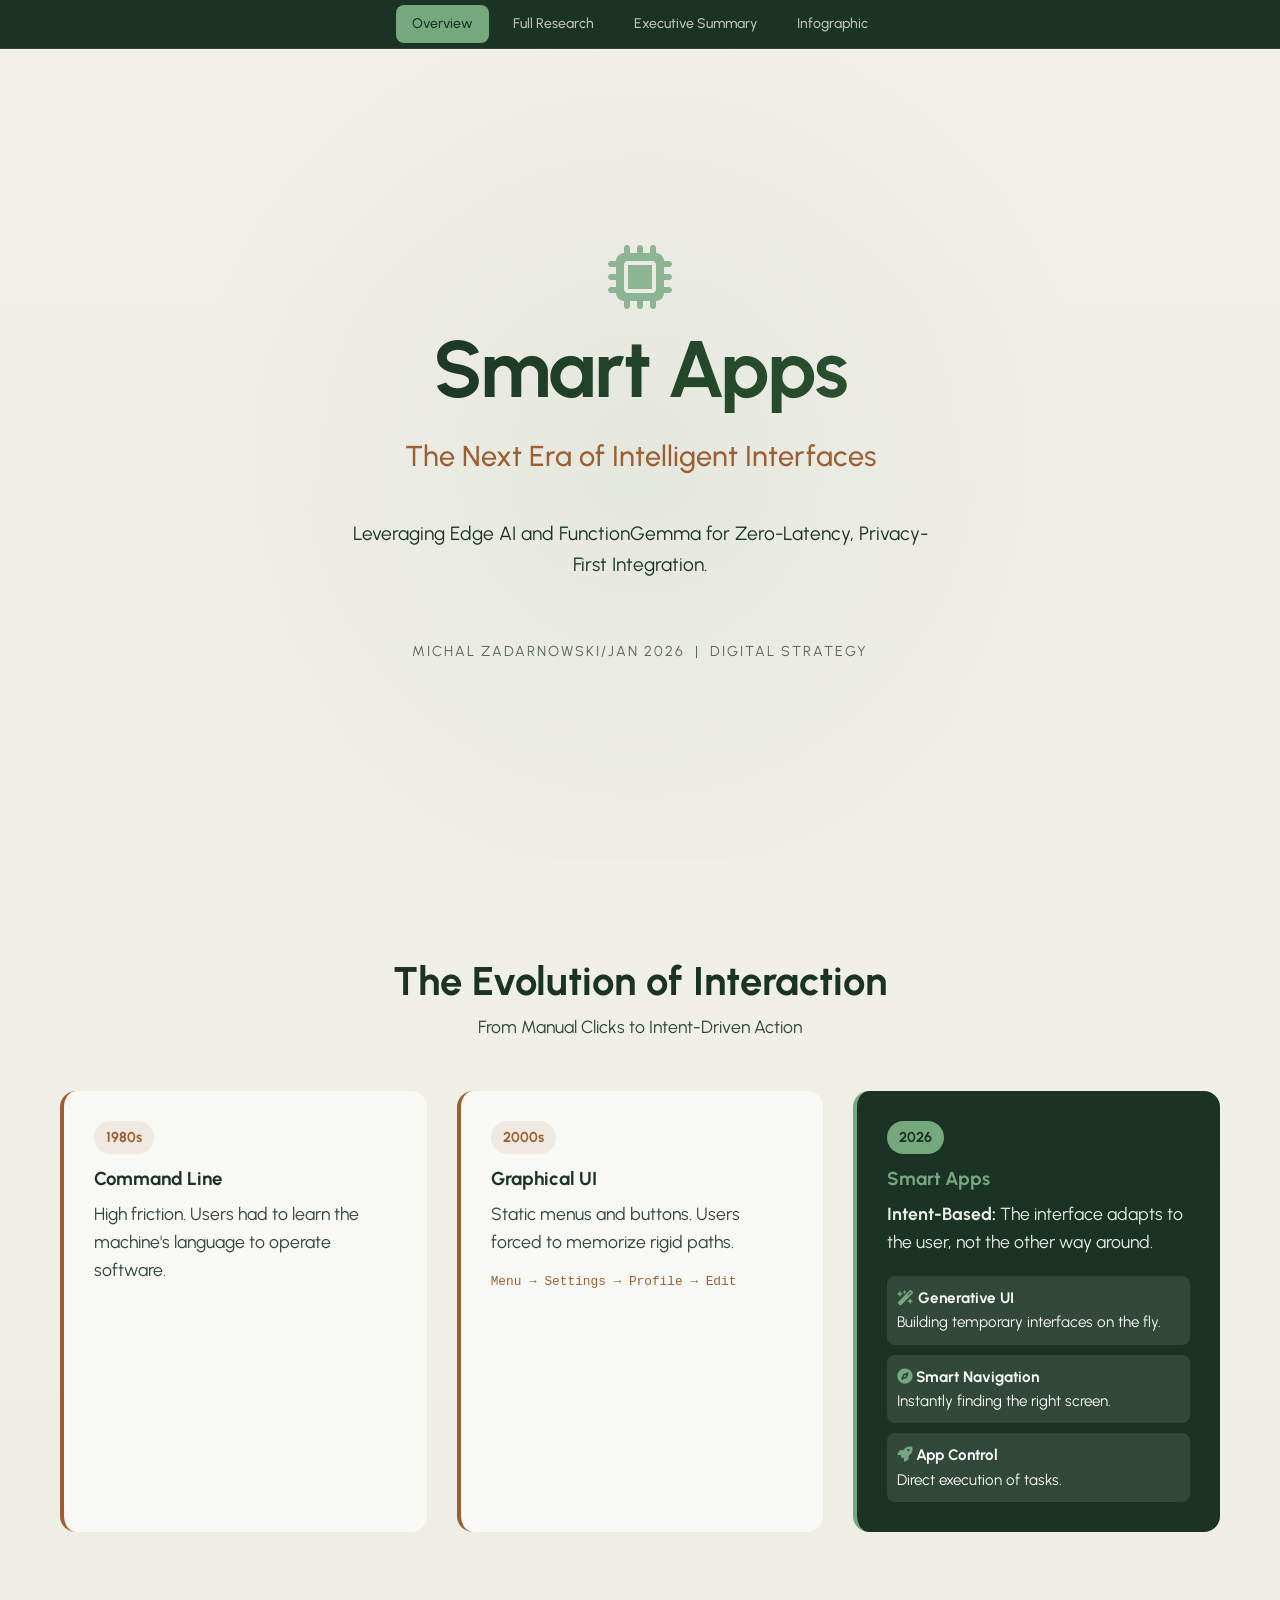
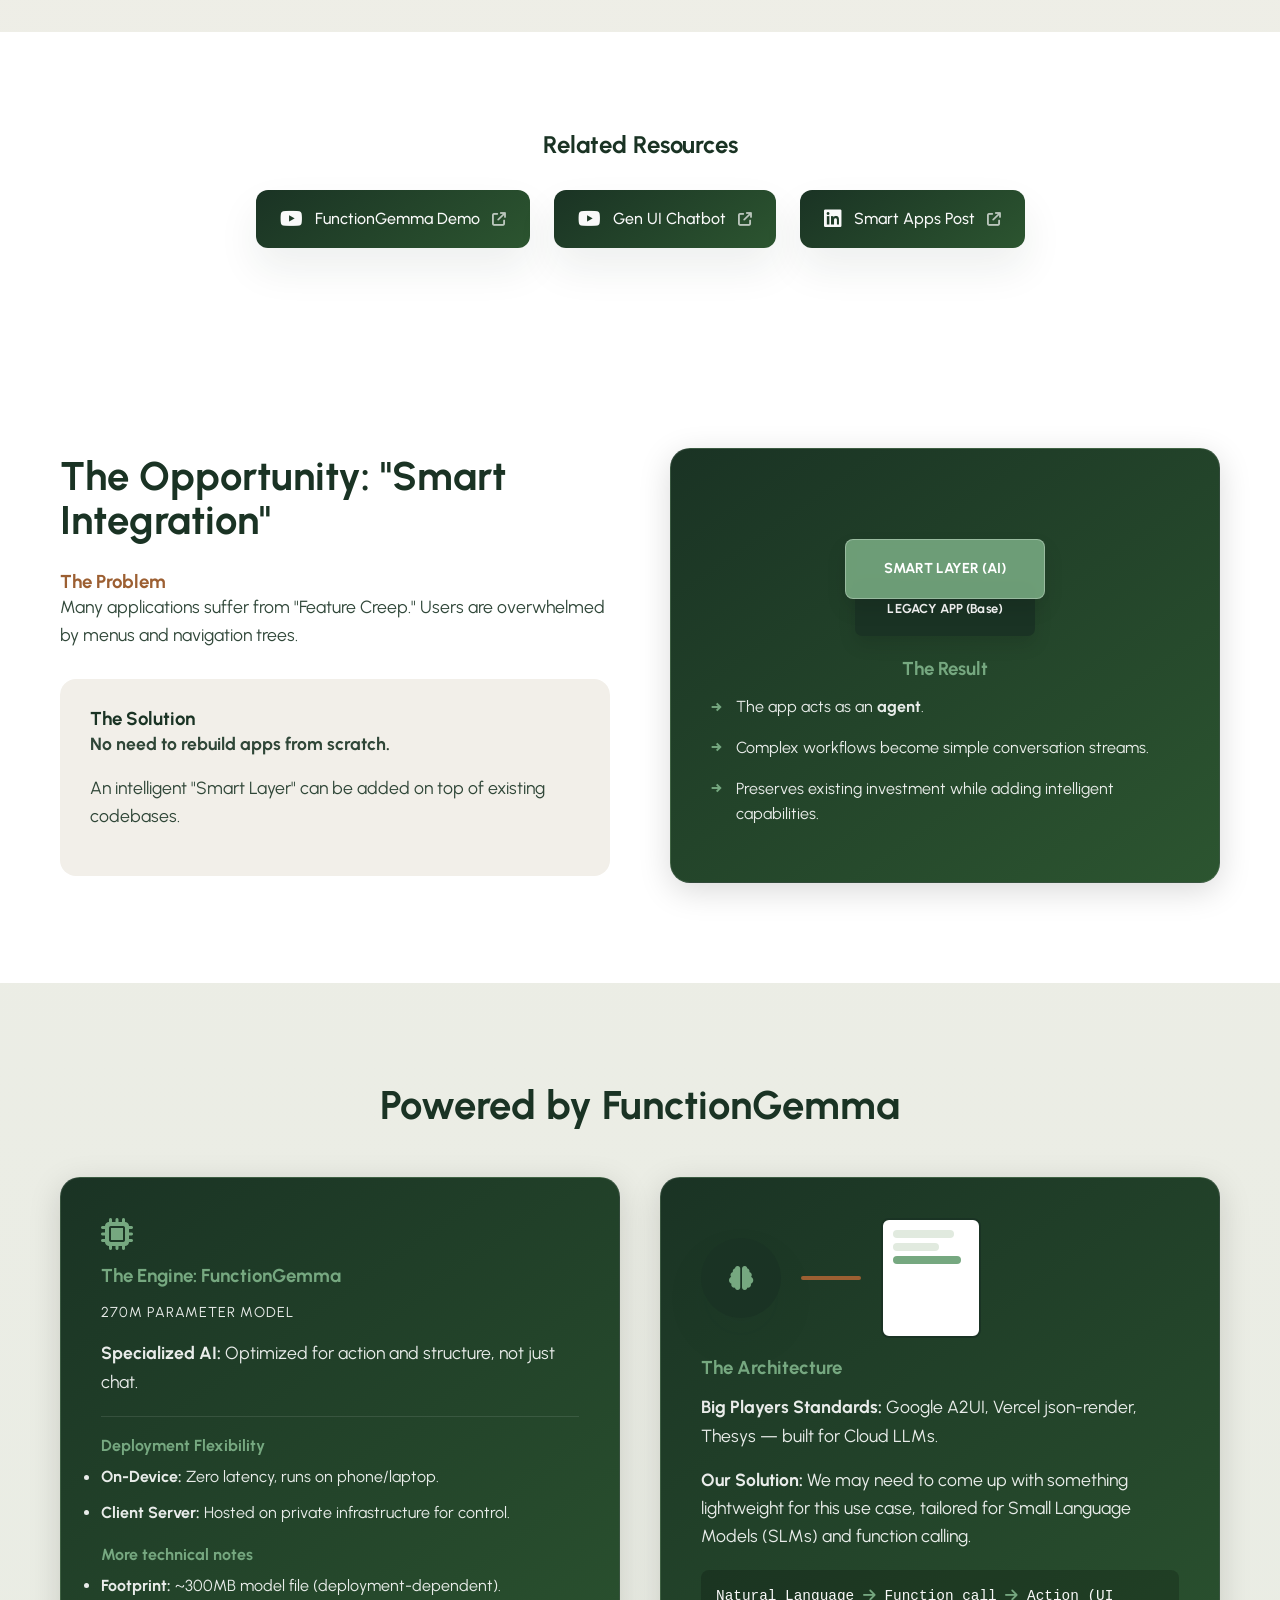
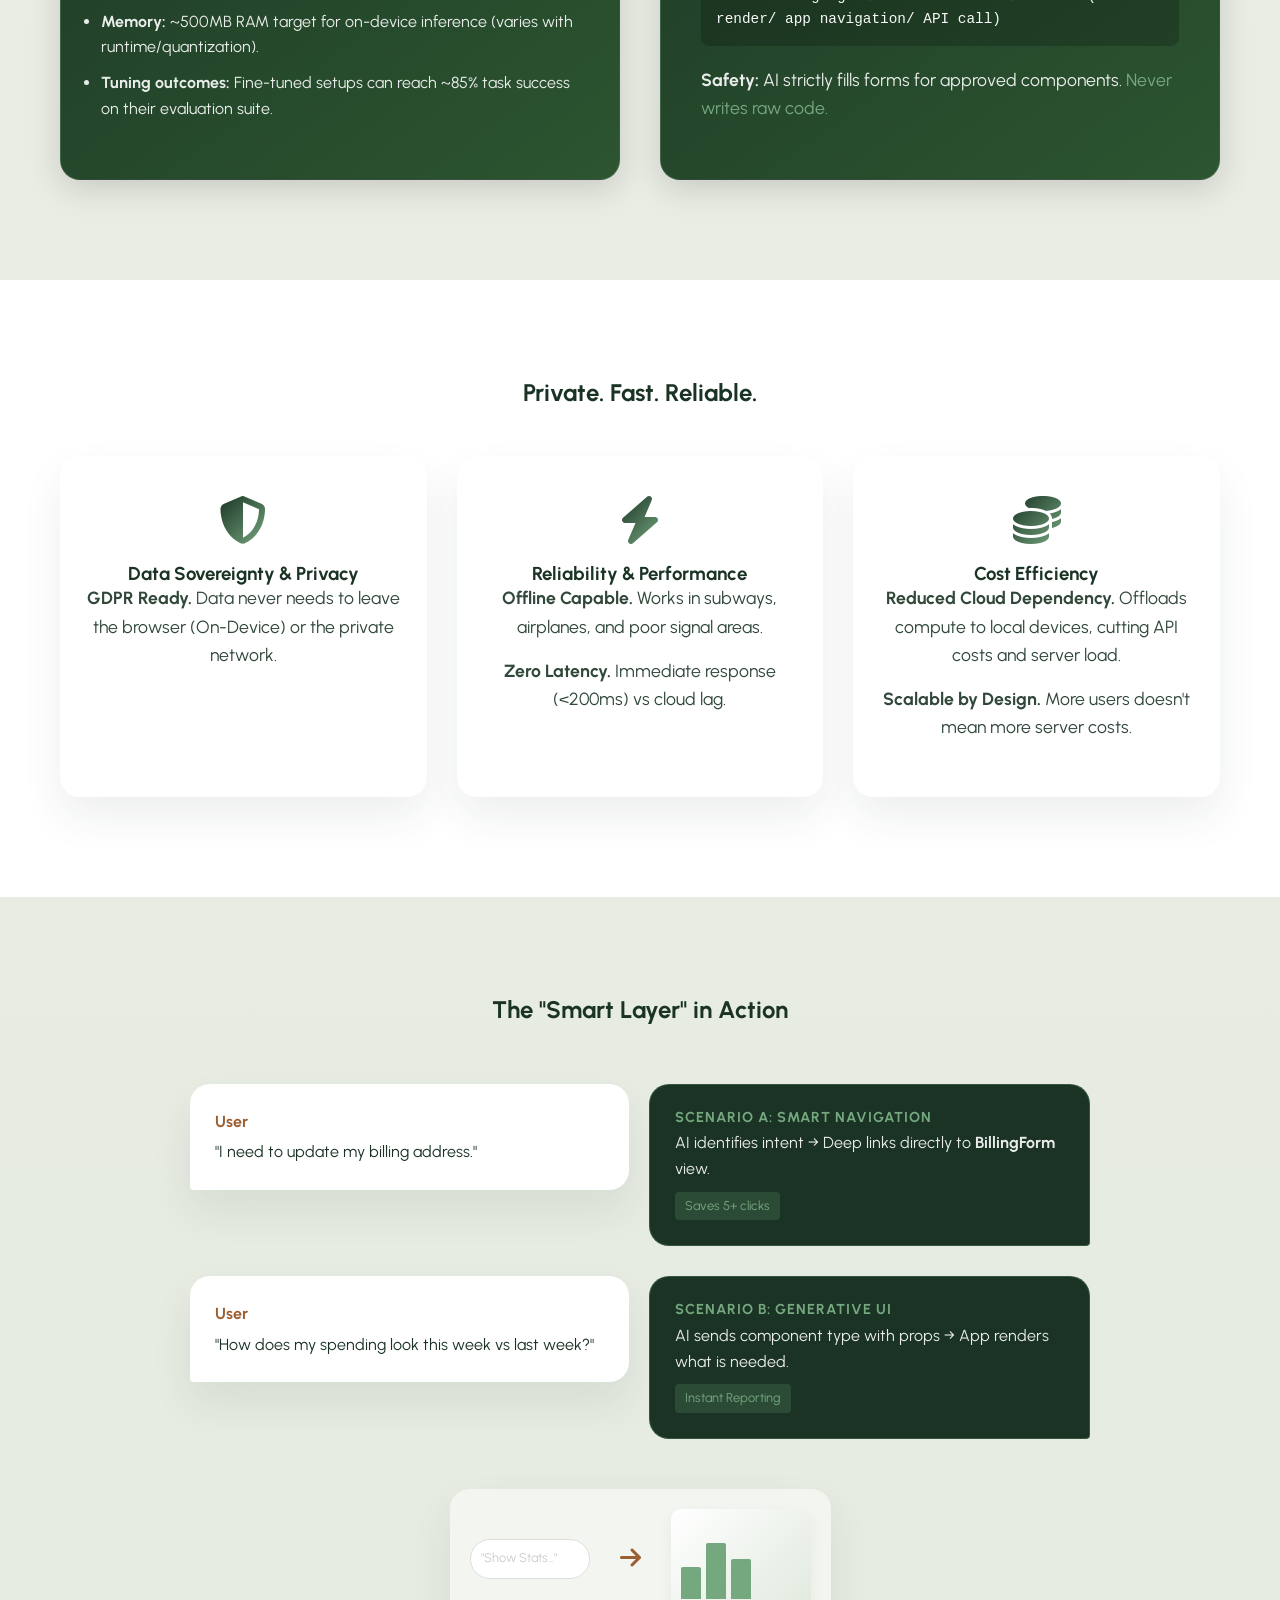
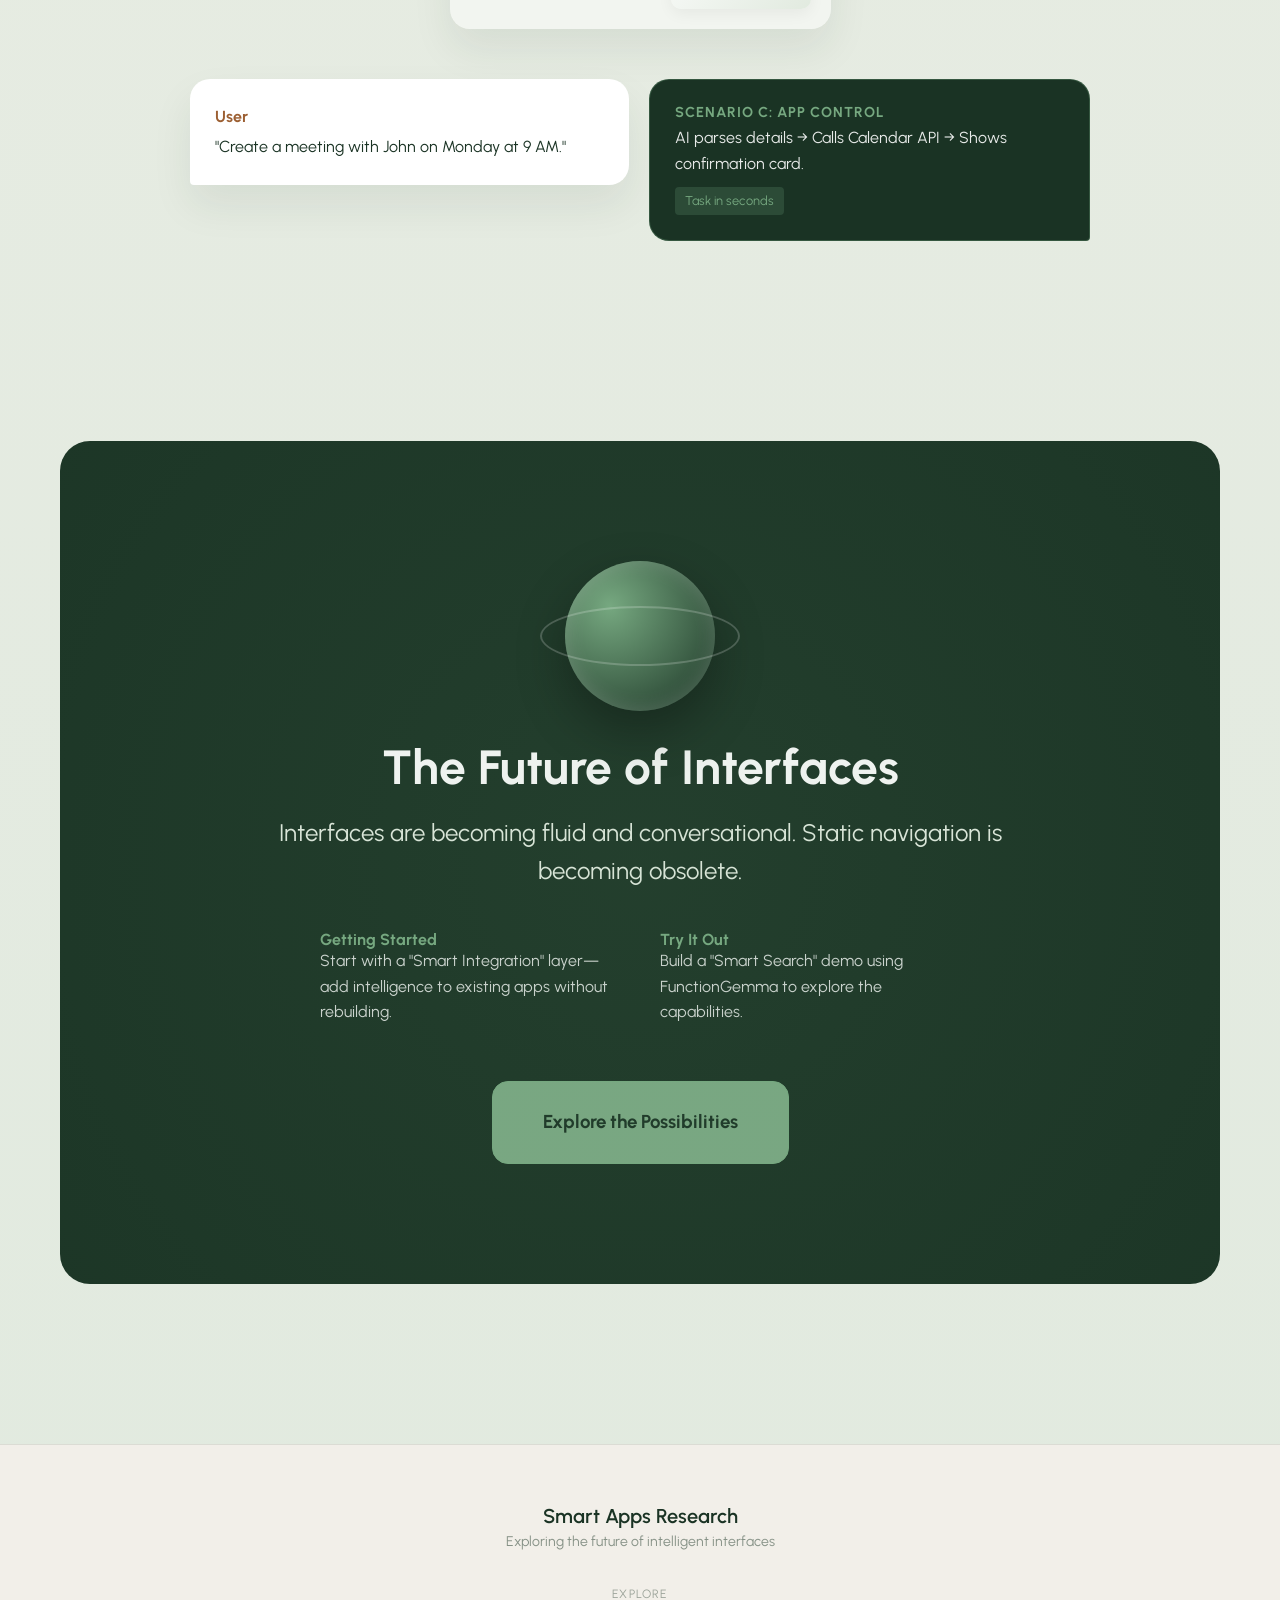
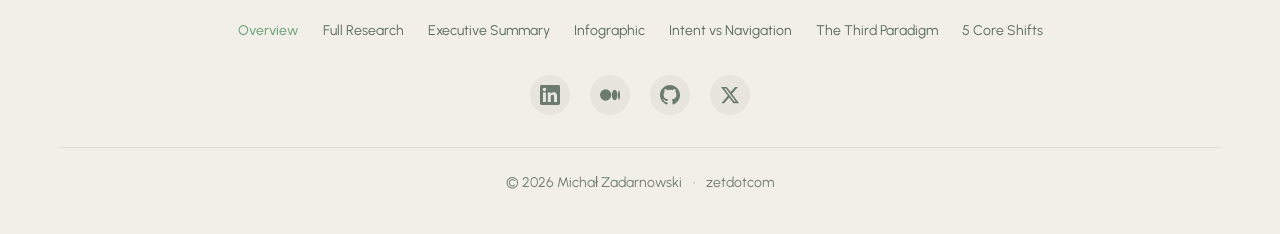
==== commit 6fd299b6: "hide real examples" ====
--- a/index.html
+++ b/index.html
@@ -595,7 +595,7 @@
                 "
             >
                 <a
-                    href="smart_apps2.html"
+                    href="index.html"
                     style="
                         padding: 8px 16px;
                         font-size: 0.875rem;
@@ -1259,7 +1259,7 @@
                     </div>
 
                     <!-- Real-world UI Examples -->
-                    <div
+                    <!--<div
                         style="
                             display: flex;
                             justify-content: center;
@@ -1324,7 +1324,7 @@
                                 </figcaption>
                             </figure>
                         </div>
-                    </div>
+                    </div>-->
 
                     <!-- Scenario C -->
                     <div class="chat-row">
@@ -1487,7 +1487,7 @@
                         "
                     >
                         <a
-                            href="smart_apps2.html"
+                            href="index.html"
                             style="
                                 font-size: 0.875rem;
                                 color: var(--color-crisp-sage);
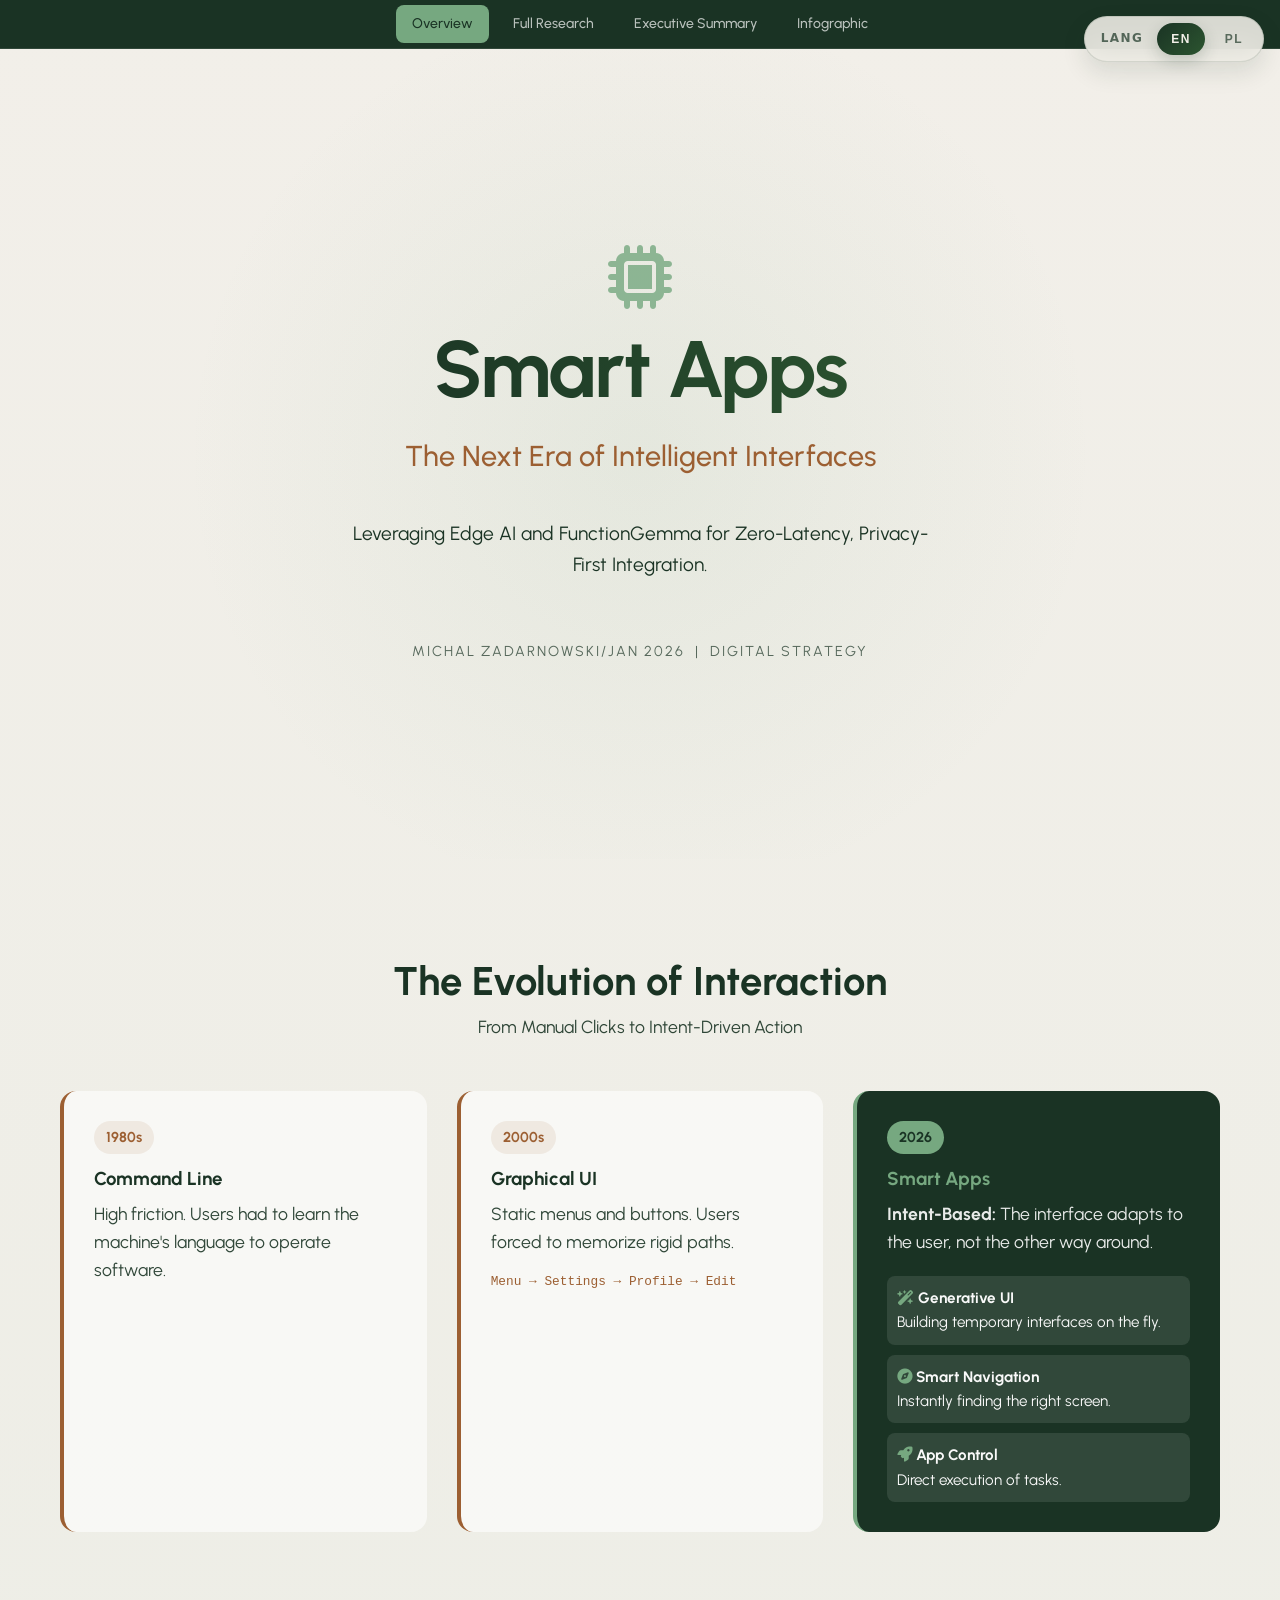
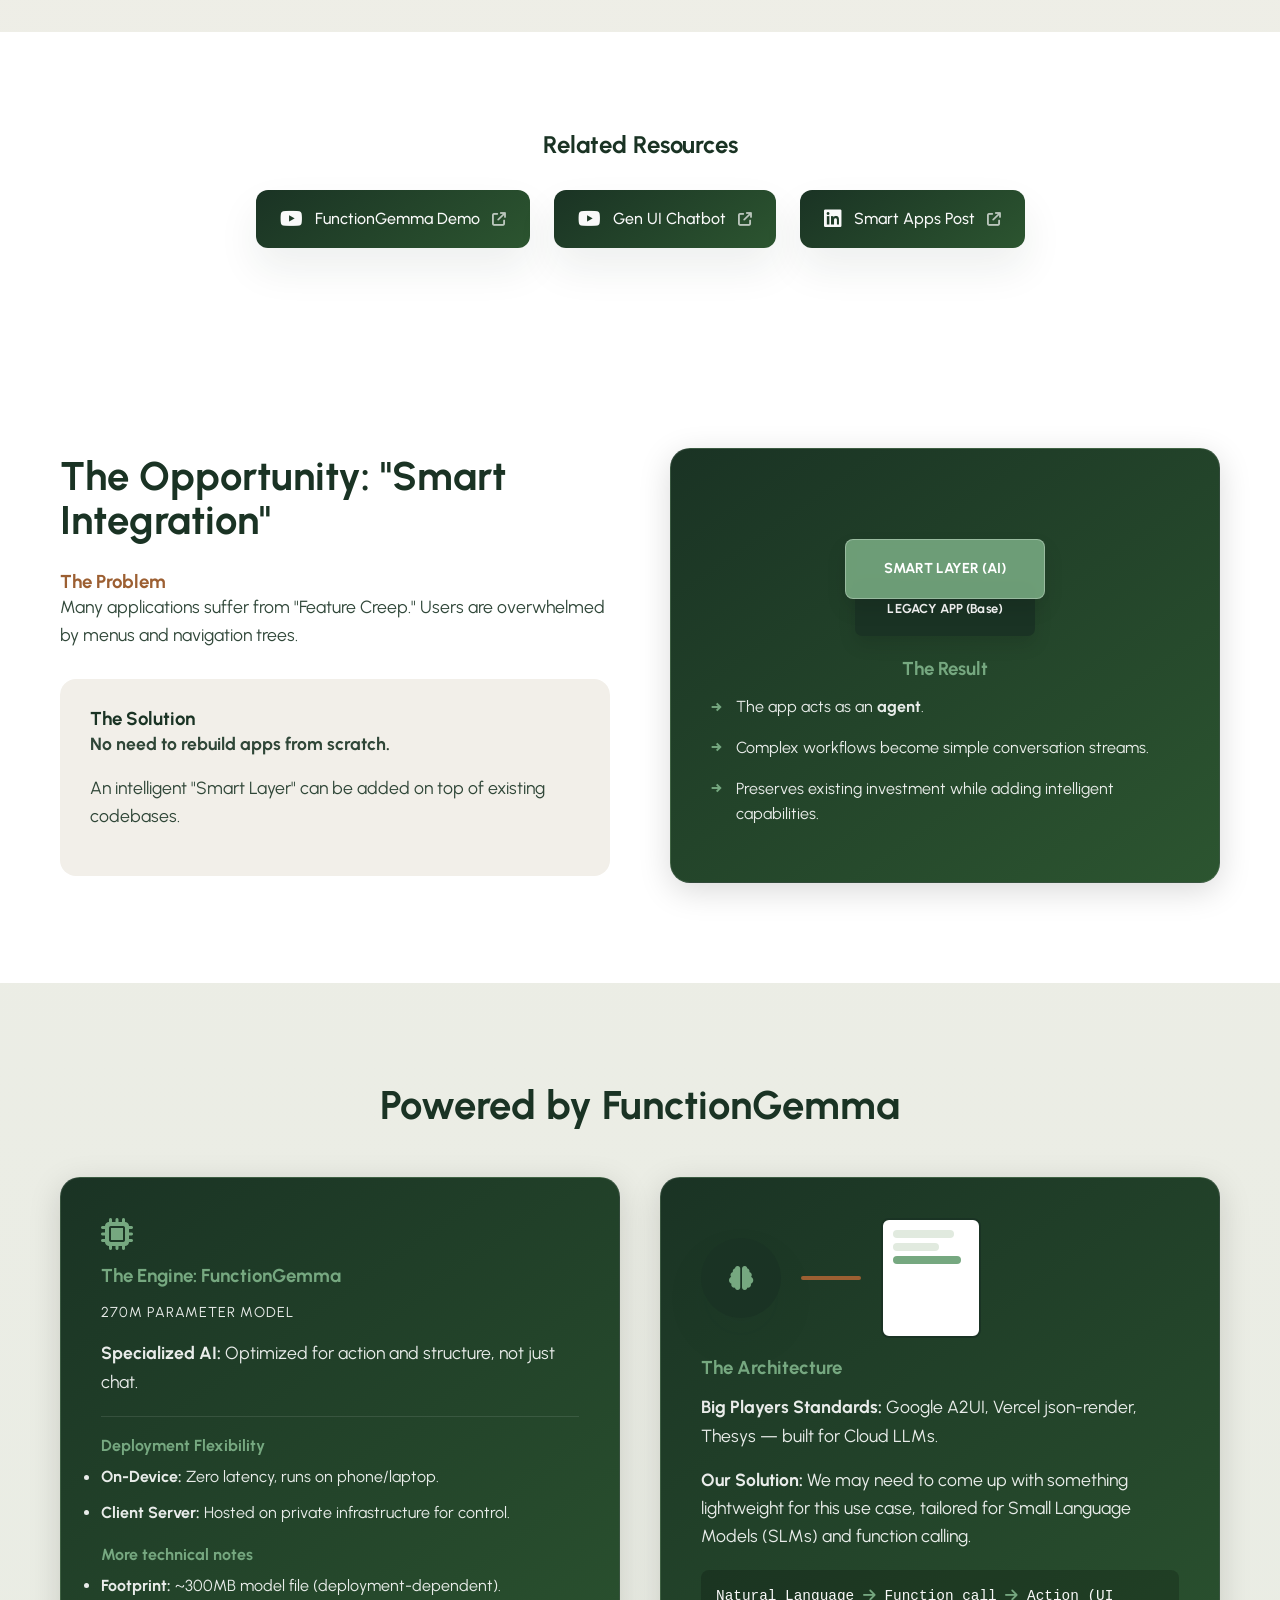
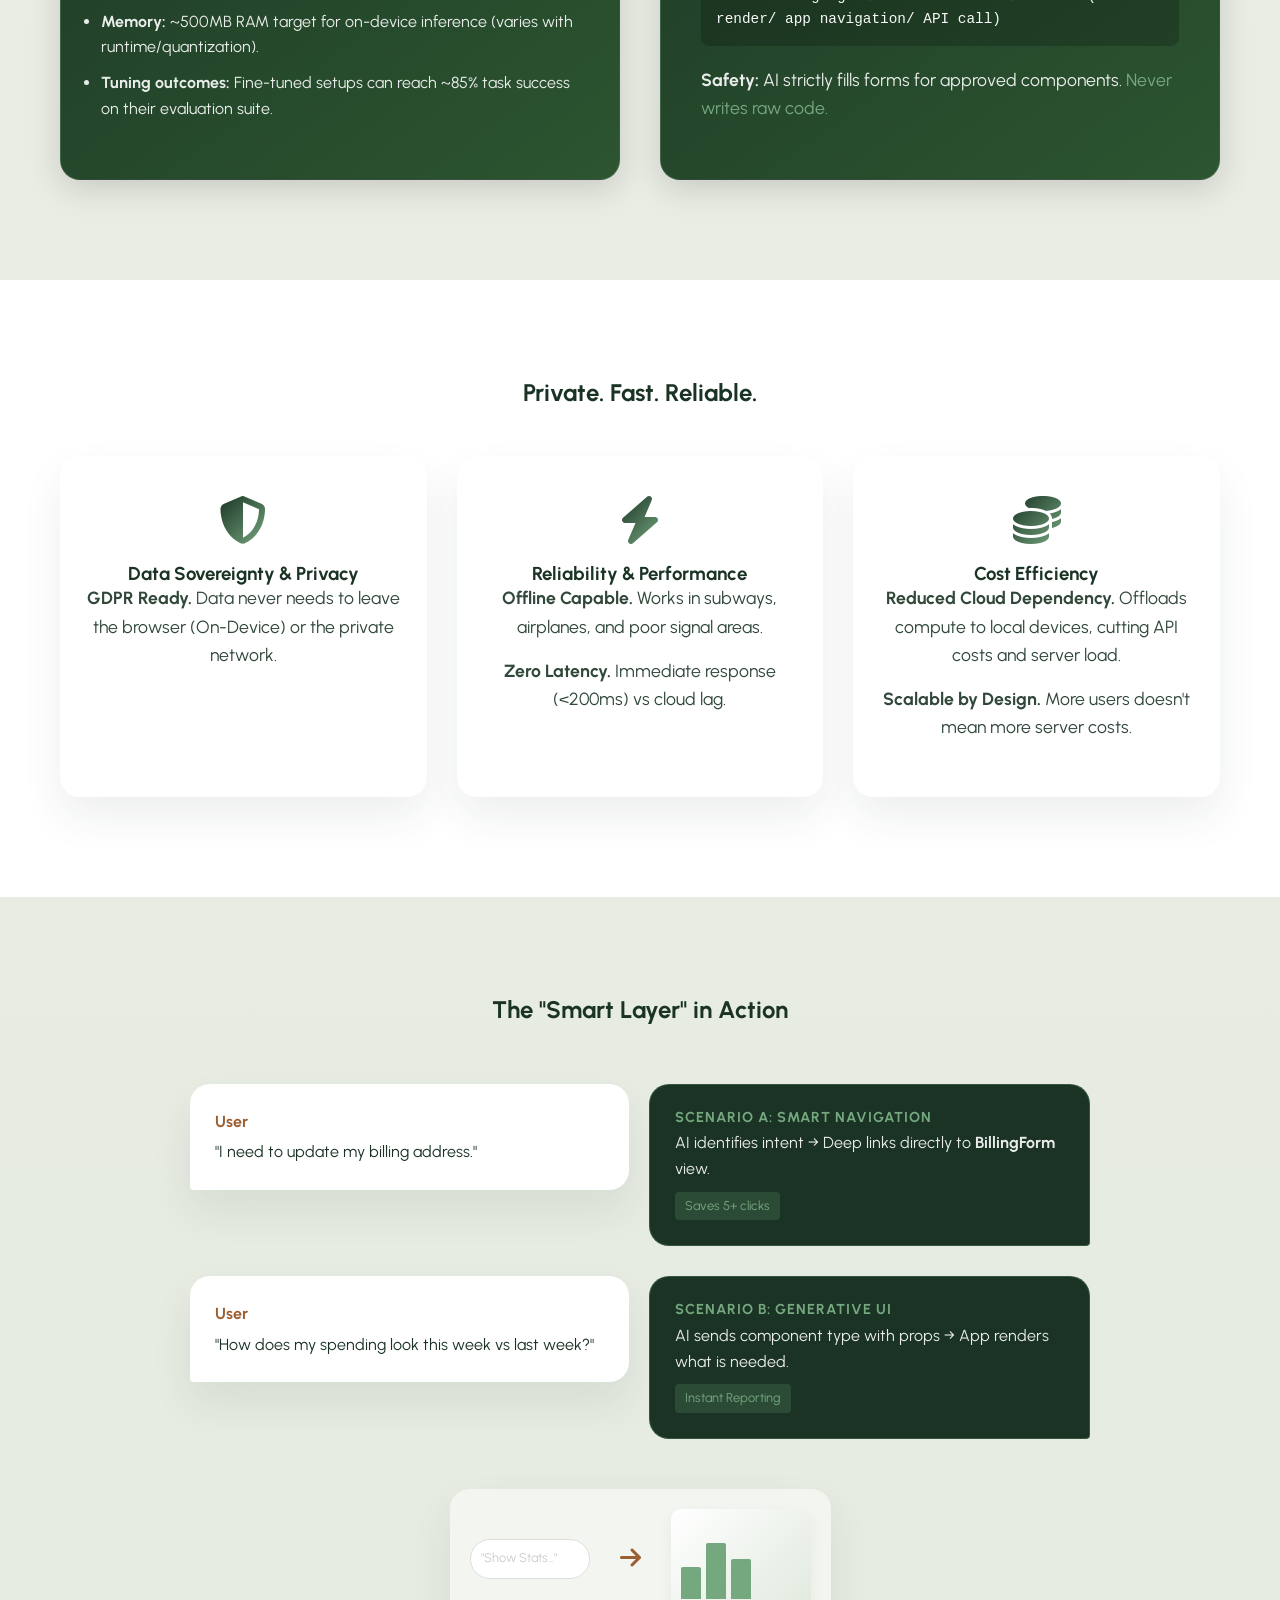
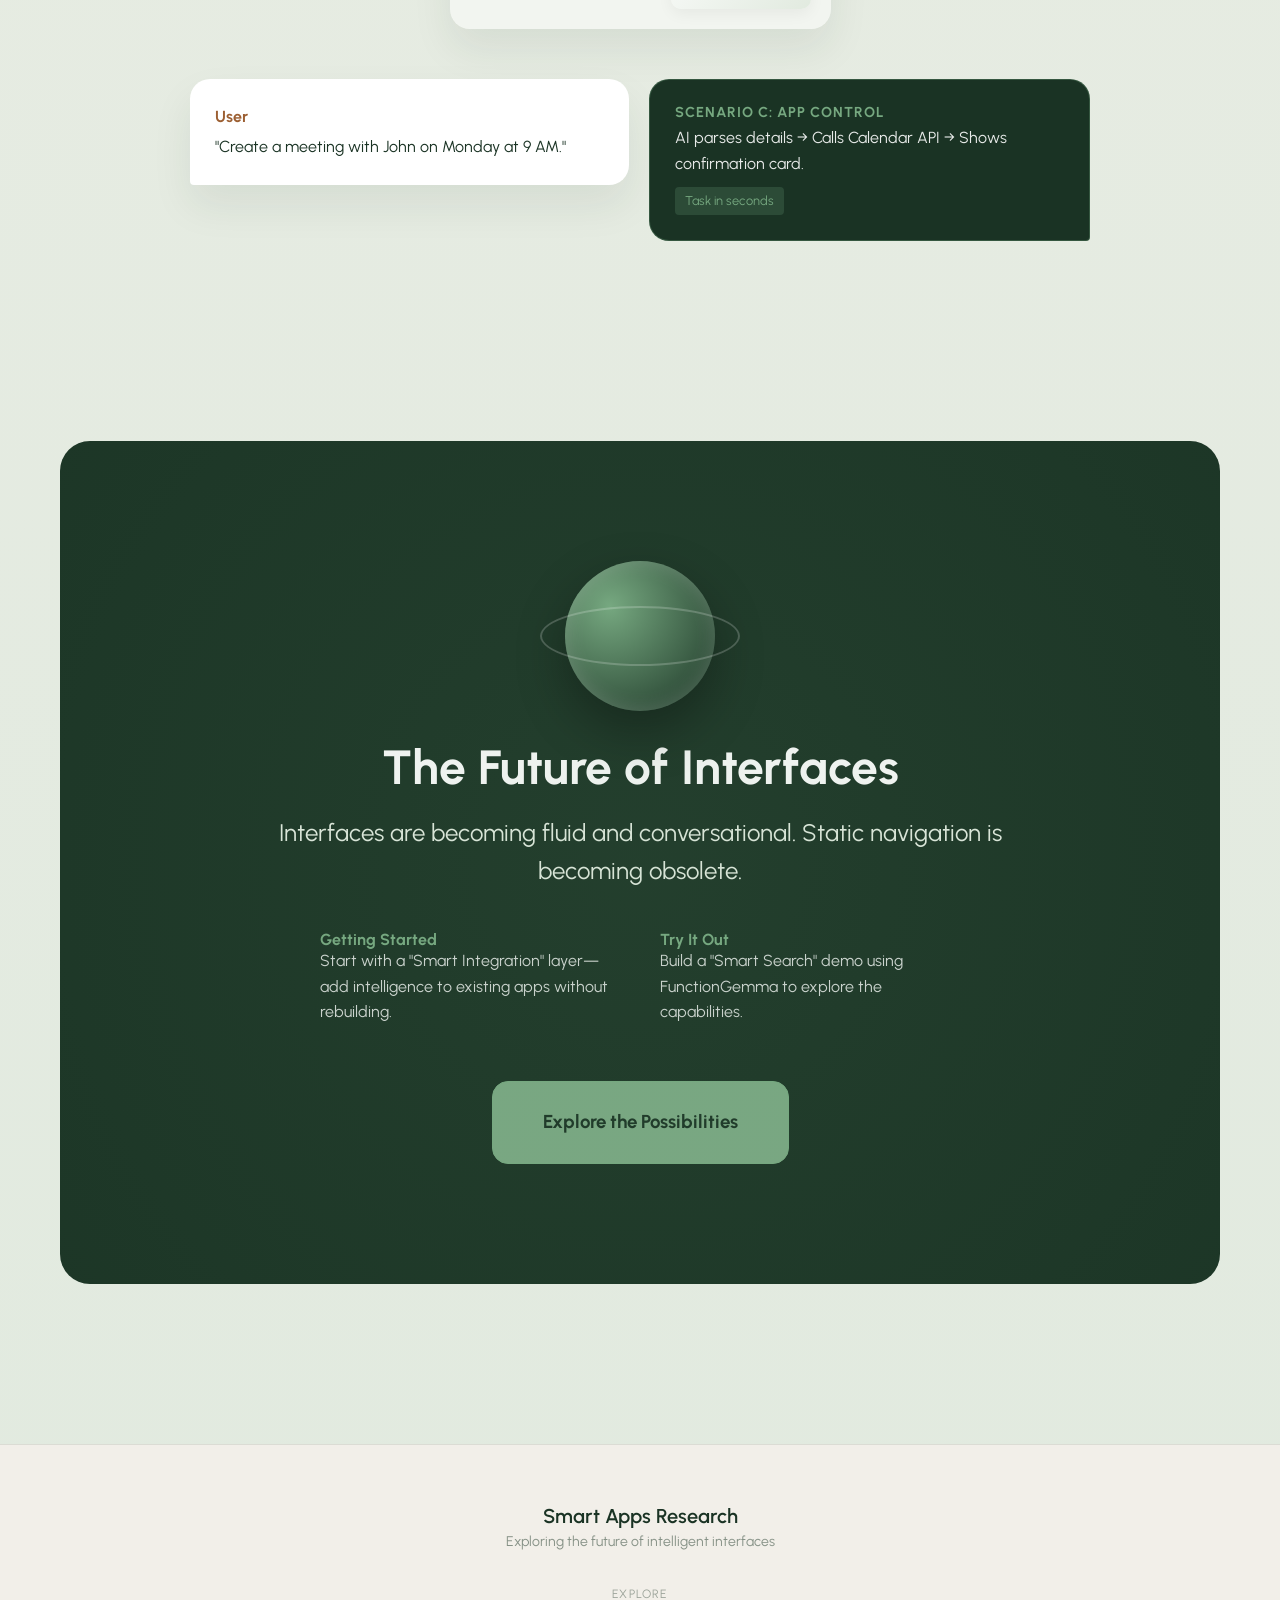
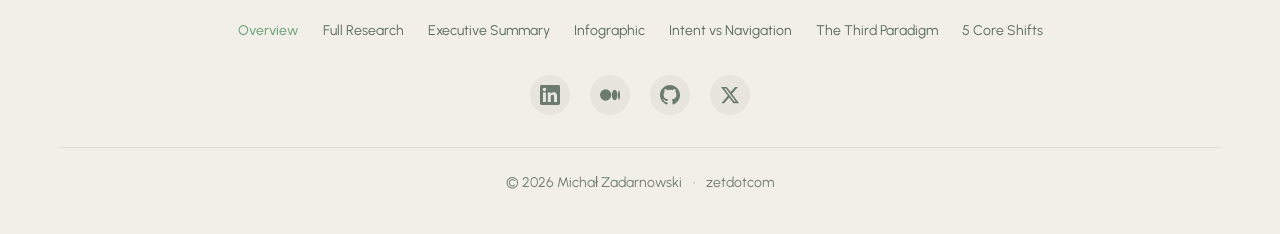
==== commit 8d1009f6: "Add language switcher and Polish slides deck with demo video" ====
--- a/index.html
+++ b/index.html
@@ -14,6 +14,7 @@
             rel="stylesheet"
             href="https://cdnjs.cloudflare.com/ajax/libs/font-awesome/6.5.1/css/all.min.css"
         />
+        <link rel="stylesheet" href="./language-switch.css" />
         <style>
             /* --- RESET & BASE --- */
             * {
@@ -1752,5 +1753,6 @@
                 </div>
             </div>
         </footer>
+        <script src="./language-switch.js"></script>
     </body>
 </html>
--- a/language-switch.css
+++ b/language-switch.css
@@ -0,0 +1,76 @@
+.language-switch {
+    position: fixed;
+    top: 16px;
+    right: 16px;
+    z-index: 10000;
+    display: flex;
+    align-items: center;
+    gap: 6px;
+    padding: 6px;
+    border-radius: 999px;
+    background: rgba(242, 239, 233, 0.88);
+    border: 1px solid rgba(26, 51, 36, 0.12);
+    backdrop-filter: blur(16px);
+    -webkit-backdrop-filter: blur(16px);
+    box-shadow: 0 10px 24px rgba(26, 51, 36, 0.12);
+    font-family: Inter, system-ui, sans-serif;
+}
+
+.language-switch__label {
+    padding: 0 8px 0 10px;
+    font-size: 0.75rem;
+    font-weight: 700;
+    letter-spacing: 0.12em;
+    color: rgba(26, 51, 36, 0.7);
+}
+
+.language-switch__button {
+    appearance: none;
+    border: 0;
+    background: transparent;
+    color: rgba(26, 51, 36, 0.68);
+    padding: 9px 14px;
+    border-radius: 999px;
+    font-size: 0.75rem;
+    font-weight: 800;
+    letter-spacing: 0.12em;
+    cursor: pointer;
+    transition:
+        background-color 0.2s ease,
+        color 0.2s ease,
+        transform 0.2s ease,
+        box-shadow 0.2s ease;
+}
+
+.language-switch__button:hover {
+    color: #1a3324;
+    background: rgba(26, 51, 36, 0.06);
+}
+
+.language-switch__button.is-active {
+    background: linear-gradient(135deg, #1a3324 0%, #2c5530 100%);
+    color: #f2efe9;
+    box-shadow: 0 6px 16px rgba(26, 51, 36, 0.2);
+}
+
+.language-switch[data-busy="true"] .language-switch__button {
+    pointer-events: none;
+    opacity: 0.75;
+}
+
+@media (max-width: 640px) {
+    .language-switch {
+        top: 10px;
+        right: 10px;
+        gap: 4px;
+        padding: 5px;
+    }
+
+    .language-switch__label {
+        display: none;
+    }
+
+    .language-switch__button {
+        padding: 8px 12px;
+    }
+}
